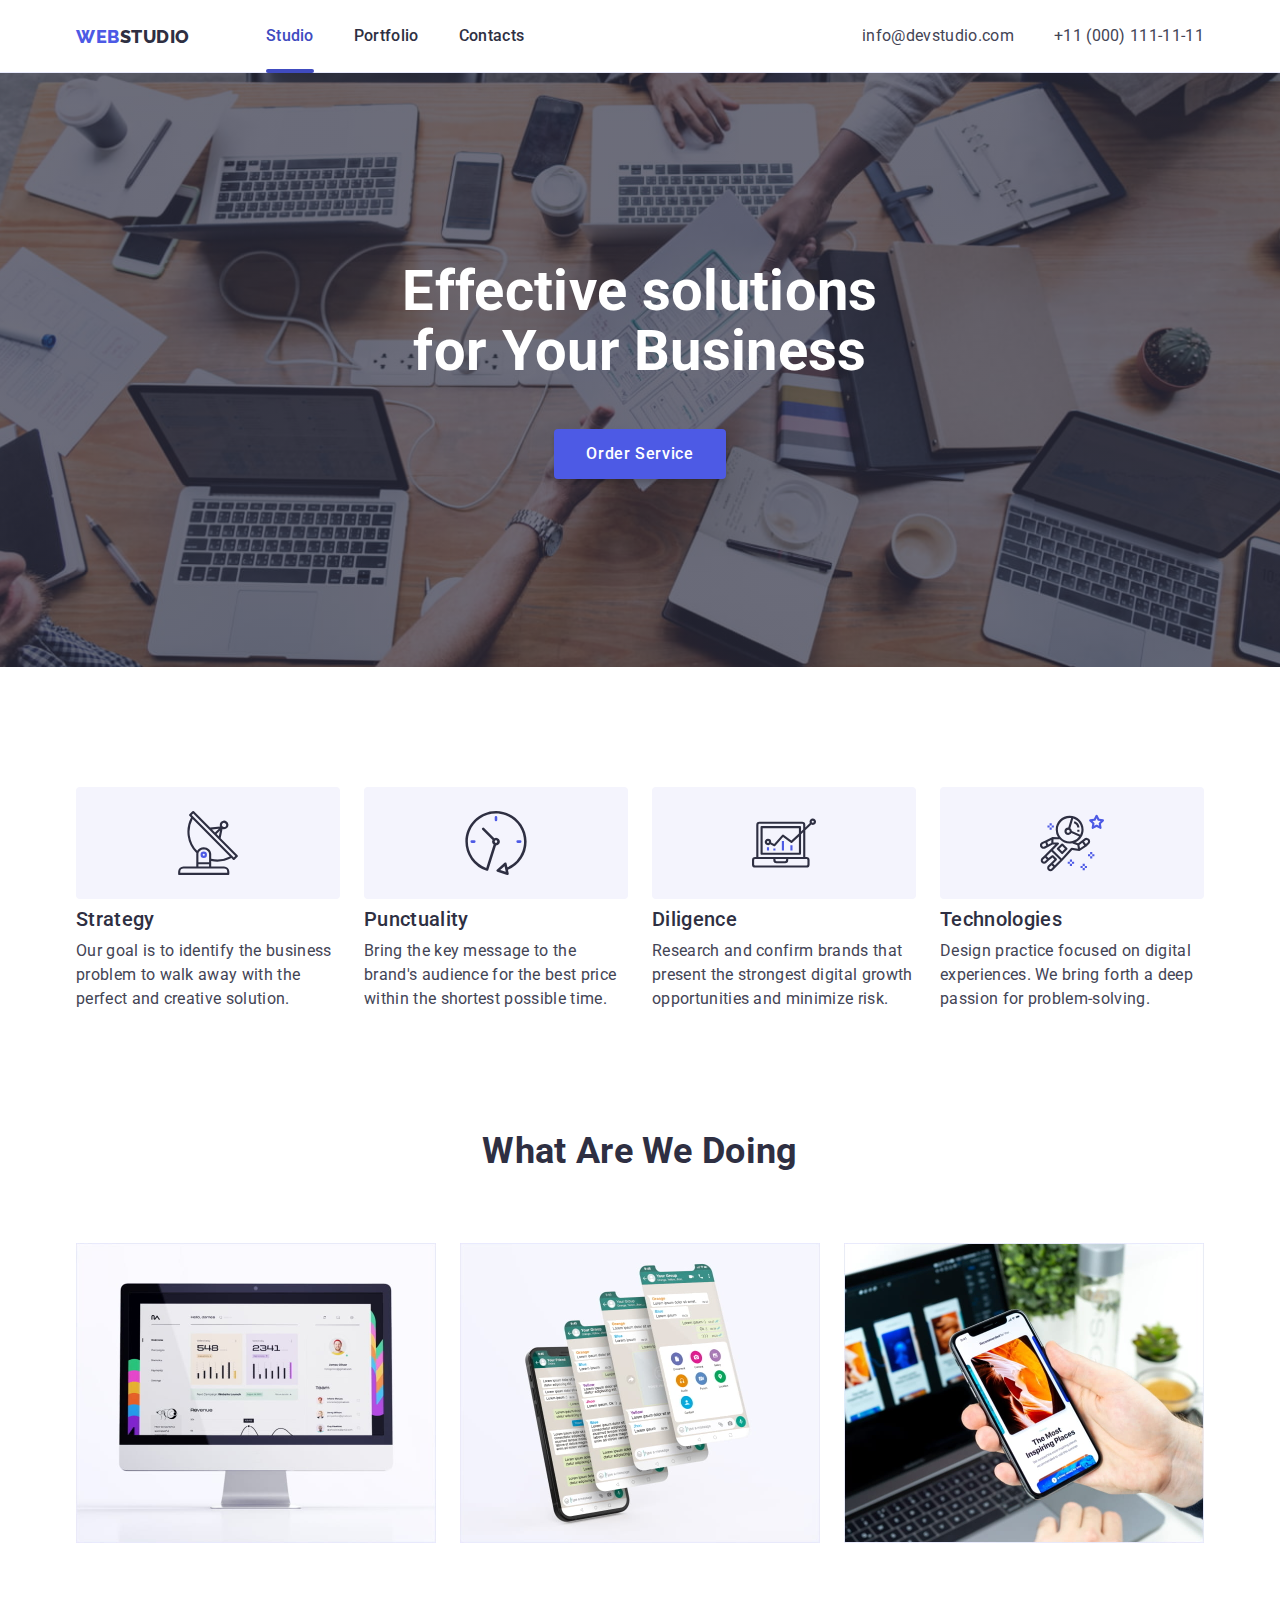
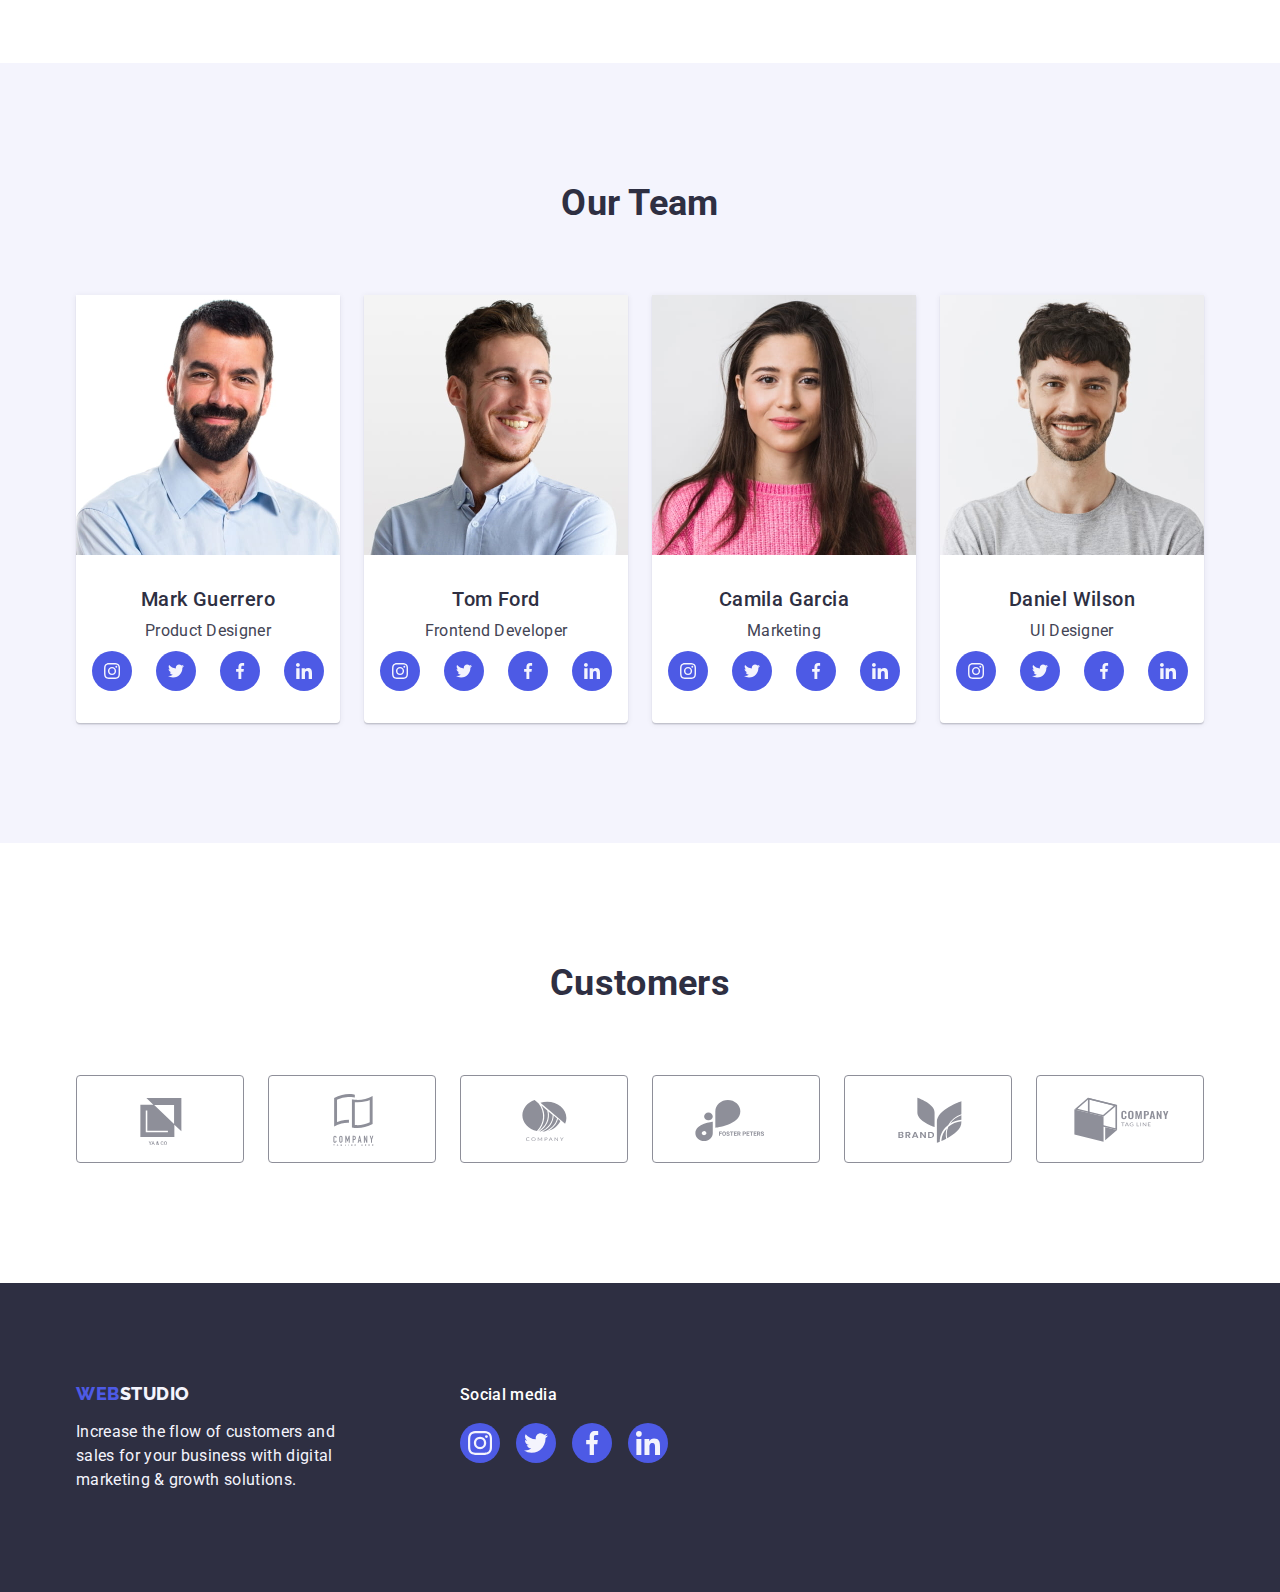
==== index.html @ c5331893 "ver.0.1 add hover to modal close btn" ====
<!DOCTYPE html>
<html lang="en">
  <head>
    <meta charset="UTF-8" />
    <meta name="viewport" content="width=device-width, initial-scale=1.0" />
    <meta name="keywords" content="Web, studio, business" />
    <meta name="description" content="Effective solutions for your busiiness" />
    <title>WEBSTUDIO</title>
    <!--<link rel="shortcut icon" href="./images/icons/logo.svg" type="image/svg+xml" />-->
    <!--Fonts-->
    <link rel="preconnect" href="https://fonts.googleapis.com" />
    <link rel="preconnect" href="https://fonts.gstatic.com" crossorigin />
    <link
      href="https://fonts.googleapis.com/css2?family=Raleway:wght@800&family=Roboto:wght@400;500;700;900&display=swap"
      rel="stylesheet"
    />
    <!-- Normalise -->
    <link
      rel="stylesheet"
      href="https://cdn.jsdelivr.net/npm/modern-normalize@2.0.0/modern-normalize.min.css"
    />
    <!-- Custom styles -->
    <link rel="stylesheet" href="./css/styles.css" />
  </head>
  <body>
    <!--#region Header-->
    <header id="home" class="header">
      <div class="container">
        <nav class="header-menu">
          <!-- Logo -->
          <a href="./index.html" class="logo"
            ><span class="logo-accent">WEB</span>STUDIO</a
          >
          <ul class="header-menu-list">
            <li class="header-menu-item">
              <a href="./index.html" class="header-menu-link current">Studio</a>
            </li>
            <li class="header-menu-item">
              <a href="./portfolio.html" class="header-menu-link">Portfolio</a>
            </li>
            <li class="header-menu-item">
              <a href="#" class="header-menu-link">Contacts</a>
            </li>
          </ul>
        </nav>
        <address class="header-contacts">
          <ul class="header-contacts-list">
            <li class="header-contacts-item">
              <a href="mailto:info@devstudio.com" class="header-contacts-link"
                >info@devstudio.com</a
              >
            </li>
            <li class="header-contacts-item">
              <a href="tel:+110001111111" class="header-contacts-link"
                >+11 (000) 111-11-11</a
              >
            </li>
          </ul>
        </address>
      </div>
    </header>
    <!--#endregion Header-->
    <main>
      <!--#region Hero-->
      <section class="hero">
        <div class="container">
          <h1 class="hero-title">Effective solutions for Your Business</h1>
          <button type="button" class="hero-button" data-modal-open>
            Order Service
          </button>
        </div>
      </section>
      <!--#endregion Hero-->
      <!--#region Advantages-->
      <section class="section-advantages">
        <div class="container">
          <h2 class="visually-hidden">Advantages</h2>
          <ul class="advantages-list wrapper">
            <li class="advantages-item">
              <div class="advantages-picture">
                <svg class="advantages-picture-icon" width="64px" height="64px">
                  <use href="./images/icons.svg#antenna"></use>
                </svg>
              </div>
              <h3 class="advantages-title">Strategy</h3>
              <p class="advantages-paragraph">
                Our goal is to identify the business problem to walk away with
                the perfect and creative solution.
              </p>
            </li>
            <li class="advantages-item">
              <div class="advantages-picture">
                <svg class="advantages-picture-icon" width="64px" height="64px">
                  <use href="./images/icons.svg#clock"></use>
                </svg>
              </div>
              <h3 class="advantages-title">Punctuality</h3>
              <p class="advantages-paragraph">
                Bring the key message to the brand's audience for the best price
                within the shortest possible time.
              </p>
            </li>
            <li class="advantages-item">
              <div class="advantages-picture">
                <svg class="advantages-picture-icon" width="64px" height="64px">
                  <use href="./images/icons.svg#diagram"></use>
                </svg>
              </div>
              <h3 class="advantages-title">Diligence</h3>
              <p class="advantages-paragraph">
                Research and confirm brands that present the strongest digital
                growth opportunities and minimize risk.
              </p>
            </li>
            <li class="advantages-item">
              <div class="advantages-picture">
                <svg class="advantages-picture-icon" width="64px" height="64px">
                  <use href="./images/icons.svg#astronaut"></use>
                </svg>
              </div>
              <h3 class="advantages-title">Technologies</h3>
              <p class="advantages-paragraph">
                Design practice focused on digital experiences. We bring forth a
                deep passion for problem-solving.
              </p>
            </li>
          </ul>
        </div>
      </section>
      <!--#endregion Advantages-->
      <!--#region Services-->
      <section class="section-services">
        <div class="container">
          <h2 class="section-title services-title">What are we doing</h2>
          <ul class="services-list wrapper">
            <li class="services-item">
              <img
                src="./images/section2/img-1.jpg"
                alt="Picture service 1"
                width="360"
                height="300"
              />
            </li>
            <li class="services-item">
              <img
                src="./images/section2/img-2.jpg"
                alt="Picture service 2"
                width="360"
                height="300"
              />
            </li>
            <li class="services-item">
              <img
                src="./images/section2/img-3.jpg"
                alt="Picture service 3"
                width="360"
                height="300"
              />
            </li>
          </ul>
        </div>
      </section>
      <!--#endregion Services-->
      <!--#region Team-->
      <section class="section-team">
        <div class="container">
          <h2 class="section-title team-title">Our team</h2>
          <ul class="team-list wrapper">
            <li class="team-item">
              <img
                src="./images/section3/img-1.jpg"
                alt="Team member portrait"
                width="264"
                height="260"
              />
              <div class="card-title-wrapper">
                <h3 class="card-title team-name-header">Mark Guerrero</h3>
                <p class="card-paragraph team-position-paragraph">
                  Product Designer
                </p>
                <ul class="social-media-list team-card">
                  <li class="social-media-item">
                    <a
                      href="https://www.instagram.com"
                      target="_blank"
                      class="social-media-link"
                    >
                      <svg class="social-media-icon" width="16px" height="16px">
                        <use href="./images/icons.svg#instagram"></use>
                      </svg>
                    </a>
                  </li>
                  <li class="social-media-item">
                    <a
                      href="https://twitter.com"
                      target="_blank"
                      class="social-media-link"
                    >
                      <svg class="social-media-icon" width="16px" height="16px">
                        <use href="./images/icons.svg#twitter"></use>
                      </svg>
                    </a>
                  </li>
                  <li class="social-media-item">
                    <a
                      href="https://www.facebook.com"
                      target="_blank"
                      class="social-media-link"
                    >
                      <svg class="social-media-icon" width="16px" height="16px">
                        <use href="./images/icons.svg#facebook"></use>
                      </svg>
                    </a>
                  </li>
                  <li class="social-media-item">
                    <a
                      href="https://www.linkedin.com"
                      target="_blank"
                      class="social-media-link"
                    >
                      <svg class="social-media-icon" width="16px" height="16px">
                        <use href="./images/icons.svg#linkedin"></use>
                      </svg>
                    </a>
                  </li>
                </ul>
              </div>
            </li>
            <li class="team-item">
              <img
                src="./images/section3/img-2.jpg"
                alt="Team member portrait"
                width="264"
                height="260"
              />
              <div class="card-title-wrapper">
                <h3 class="card-title team-name-header">Tom Ford</h3>
                <p class="card-paragraph team-position-paragraph">
                  Frontend Developer
                </p>
                <ul class="social-media-list team-card">
                  <li class="social-media-item">
                    <a
                      href="https://www.instagram.com"
                      target="_blank"
                      class="social-media-link"
                    >
                      <svg class="social-media-icon" width="16px" height="16px">
                        <use href="./images/icons.svg#instagram"></use>
                      </svg>
                    </a>
                  </li>
                  <li class="social-media-item">
                    <a
                      href="https://twitter.com"
                      target="_blank"
                      class="social-media-link"
                    >
                      <svg class="social-media-icon" width="16px" height="16px">
                        <use href="./images/icons.svg#twitter"></use>
                      </svg>
                    </a>
                  </li>
                  <li class="social-media-item">
                    <a
                      href="https://www.facebook.com"
                      target="_blank"
                      class="social-media-link"
                    >
                      <svg class="social-media-icon" width="16px" height="16px">
                        <use href="./images/icons.svg#facebook"></use>
                      </svg>
                    </a>
                  </li>
                  <li class="social-media-item">
                    <a
                      href="https://www.linkedin.com"
                      target="_blank"
                      class="social-media-link"
                    >
                      <svg class="social-media-icon" width="16px" height="16px">
                        <use href="./images/icons.svg#linkedin"></use>
                      </svg>
                    </a>
                  </li>
                </ul>
              </div>
            </li>
            <li class="team-item">
              <img
                src="./images/section3/img-3.jpg"
                alt="Team member portrait"
                width="264"
                height="260"
              />
              <div class="card-title-wrapper">
                <h3 class="card-title team-name-header">Camila Garcia</h3>
                <p class="card-paragraph team-position-paragraph">Marketing</p>
                <ul class="social-media-list team-card">
                  <li class="social-media-item">
                    <a
                      href="https://www.instagram.com"
                      target="_blank"
                      class="social-media-link"
                    >
                      <svg class="social-media-icon" width="16px" height="16px">
                        <use href="./images/icons.svg#instagram"></use>
                      </svg>
                    </a>
                  </li>
                  <li class="social-media-item">
                    <a
                      href="https://twitter.com"
                      target="_blank"
                      class="social-media-link"
                    >
                      <svg class="social-media-icon" width="16px" height="16px">
                        <use href="./images/icons.svg#twitter"></use>
                      </svg>
                    </a>
                  </li>
                  <li class="social-media-item">
                    <a
                      href="https://www.facebook.com"
                      target="_blank"
                      class="social-media-link"
                    >
                      <svg class="social-media-icon" width="16px" height="16px">
                        <use href="./images/icons.svg#facebook"></use>
                      </svg>
                    </a>
                  </li>
                  <li class="social-media-item">
                    <a
                      href="https://www.linkedin.com"
                      target="_blank"
                      class="social-media-link"
                    >
                      <svg class="social-media-icon" width="16px" height="16px">
                        <use href="./images/icons.svg#linkedin"></use>
                      </svg>
                    </a>
                  </li>
                </ul>
              </div>
            </li>
            <li class="team-item">
              <img
                src="./images/section3/img-4.jpg"
                alt="Team member portrait"
                width="264"
                height="260"
              />
              <div class="card-title-wrapper">
                <h3 class="card-title team-name-header">Daniel Wilson</h3>
                <p class="card-paragraph team-position-paragraph">
                  UI Designer
                </p>
                <ul class="social-media-list team-card">
                  <li class="social-media-item">
                    <a
                      href="https://www.instagram.com"
                      target="_blank"
                      class="social-media-link"
                    >
                      <svg class="social-media-icon" width="16px" height="16px">
                        <use href="./images/icons.svg#instagram"></use>
                      </svg>
                    </a>
                  </li>
                  <li class="social-media-item">
                    <a
                      href="https://twitter.com"
                      target="_blank"
                      class="social-media-link"
                    >
                      <svg class="social-media-icon" width="16px" height="16px">
                        <use href="./images/icons.svg#twitter"></use>
                      </svg>
                    </a>
                  </li>
                  <li class="social-media-item">
                    <a
                      href="https://www.facebook.com"
                      target="_blank"
                      class="social-media-link"
                    >
                      <svg class="social-media-icon" width="16px" height="16px">
                        <use href="./images/icons.svg#facebook"></use>
                      </svg>
                    </a>
                  </li>
                  <li class="social-media-item">
                    <a
                      href="https://www.linkedin.com"
                      target="_blank"
                      class="social-media-link"
                    >
                      <svg class="social-media-icon" width="16px" height="16px">
                        <use href="./images/icons.svg#linkedin"></use>
                      </svg>
                    </a>
                  </li>
                </ul>
              </div>
            </li>
          </ul>
        </div>
      </section>
      <!--#endregion Team-->
      <!--#region Customers-->
      <section class="section-customers">
        <div class="container">
          <h2 class="section-title customers-title">Customers</h2>
          <ul class="customers-list wrapper">
            <li class="customers-item">
              <a href="#" class="customers-link">
                <svg class="customers-icon" width="104px" height="56px">
                  <use href="./images/icons.svg#company-logo-1"></use>
                </svg>
              </a>
            </li>
            <li class="customers-item">
              <a href="#" class="customers-link">
                <svg class="customers-icon" width="104px" height="56px">
                  <use href="./images/icons.svg#company-logo-2"></use>
                </svg>
              </a>
            </li>
            <li class="customers-item">
              <a href="#" class="customers-link">
                <svg class="customers-icon" width="104px" height="56px">
                  <use href="./images/icons.svg#company-logo-3"></use>
                </svg>
              </a>
            </li>
            <li class="customers-item">
              <a href="#" class="customers-link">
                <svg class="customers-icon" width="104px" height="56px">
                  <use href="./images/icons.svg#company-logo-4"></use>
                </svg>
              </a>
            </li>
            <li class="customers-item">
              <a href="#" class="customers-link">
                <svg class="customers-icon" width="104px" height="56px">
                  <use href="./images/icons.svg#company-logo-5"></use>
                </svg>
              </a>
            </li>
            <li class="customers-item">
              <a href="#" class="customers-link">
                <svg class="customers-icon" width="104px" height="56px">
                  <use href="./images/icons.svg#company-logo-6"></use>
                </svg>
              </a>
            </li>
          </ul>
        </div>
      </section>
      <!--#endregion Customers-->
    </main>
    <!--#region Footer-->
    <footer class="footer">
      <div class="container">
        <div class="footer-logo-paragraph">
          <a href="./index.html" class="logo logo-footer"
            ><span class="logo-accent">WEB</span>STUDIO</a
          >
          <p class="footer-paragraph">
            Increase the flow of customers and sales for your business with
            digital marketing & growth solutions.
          </p>
        </div>
        <div class="footer-social-media">
          <p class="social-media-title">Social media</p>
          <ul class="social-media-list">
            <li class="social-media-item">
              <a
                href="https://www.instagram.com"
                target="_blank"
                class="social-media-link"
              >
                <svg class="social-media-icon" width="24px" height="24px">
                  <use href="./images/icons.svg#instagram"></use>
                </svg>
              </a>
            </li>
            <li class="social-media-item">
              <a
                href="https://twitter.com"
                target="_blank"
                class="social-media-link"
              >
                <svg class="social-media-icon" width="24px" height="24px">
                  <use href="./images/icons.svg#twitter"></use>
                </svg>
              </a>
            </li>
            <li class="social-media-item">
              <a
                href="https://www.facebook.com"
                target="_blank"
                class="social-media-link"
              >
                <svg class="social-media-icon" width="24px" height="24px">
                  <use href="./images/icons.svg#facebook"></use>
                </svg>
              </a>
            </li>
            <li class="social-media-item">
              <a
                href="https://www.linkedin.com"
                target="_blank"
                class="social-media-link"
              >
                <svg class="social-media-icon" width="24px" height="24px">
                  <use href="./images/icons.svg#linkedin"></use>
                </svg>
              </a>
            </li>
          </ul>
        </div>
      </div>
    </footer>
    <!--#endregion Footer-->
    <!-- #region Modal-->
    <div class="backdrop is-hidden" data-modal>
      <div class="modal">
        <button class="modal-button" type="button" data-modal-close>
          <svg class="modal-button-icon" width="8px" height="8px">
            <use href="./images/icons.svg#close"></use>
          </svg>
        </button>
      </div>
    </div>
    <script src="./js/modal.js"></script>
    <!--#endregion Modal-->
  </body>
</html>
---- css/styles.css ----
/* @font-face {
    font-family: "Roboto", sans-serif;
    font-weight: 400;
    font-display: swap;
    src: url();
} */



:root {
    /* Colors */
    --navy_blue: 46, 47, 66;
    --slate: 67, 68, 85;
    --white: 255, 255, 255;
    --iris: 77, 90, 229;
    --cloud: 244, 244, 253;
    --ocean: 64, 75, 191;
    --cornflower: 231, 233, 252;
    --grey: 46, 47, 66;
    --light_slate: 142, 143, 153;
    --green: 49, 208, 170;

    /* Card grid */
    --gap-col: 24px;
    --gap-row: 48px;
    --card-amount: 3;

    /* Transition */
    --trans: 250ms cubic-bezier(0.4, 0, 0.2, 1);
}

/* #region Base styles */
body {
    font-family: "Roboto", sans-serif;
    font-weight: 400;
    font-size: 16px;
    line-height: 1.5;
    letter-spacing: 0.02em;
    color: rgba(var(--navy_blue), 1);
}

h1,
h2,
h3,
h4,
h5,
h6,
p {
    margin: 0;
}

img {
    display: block;
}

a {
    text-decoration: none;
}

ul,
ol {
    list-style-type: none;
    margin: 0;
    padding: 0;
}

address {
    font-style: normal;
}

button {
    font-family: inherit;
    cursor: pointer;
    border: 0;
    padding: 12px 24px;
    min-width: 24px;
    min-height: 24px;
    border-radius: 4px;
}

.container {
    width: 1158px;
    padding: 0 15px;
    margin: 0 auto;

    /* outline: 2px solid red;
    outline-offset: -2px; */
}

.wrapper {
    display: flex;
    justify-content: space-between;
}

/* #endregion */

.visually-hidden {
    position: absolute;
    width: 1px;
    height: 1px;
    margin: -1px;
    border: 0;
    padding: 0;

    white-space: nowrap;
    clip-path: inset(100%);
    clip: rect(0 0 0 0);
    overflow: hidden;
}

/* #region Header */
/* Logo */
.logo {
    display: block;
    padding: 24px 0;
    font-family: "Raleway", sans-serif;
    font-weight: 800;
    font-size: 18px;
    line-height: 1.16667;
    letter-spacing: 0.03em;
    text-transform: uppercase;
    color: rgba(var(--navy_blue), 1);
}

.logo-accent {
    color: rgba(var(--iris), 1);
}

/* Menu */
.header {
    border-bottom: 1px solid rgba(var(--cornflower), 1);
    box-shadow: 0 1px 6px 0 rgba(46, 47, 66, 0.08), 0 1px 1px 0 rgba(46, 47, 66, 0.16), 0 2px 1px 0 rgba(46, 47, 66, 0.08);
    background: rgba(var(--white), 1);
}

.header .container {
    display: flex;
    align-items: center;
}

.header-menu {
    display: flex;
    flex-grow: 1;
    align-items: center;
}

.header-menu-list {
    display: flex;
    margin-left: 76px;
    gap: 40px;
}

.header-menu-item {
    
}

.header-menu-link {
    position: relative;
    display: block;
    padding: 24px 0;
    font-weight: 500;
    color:rgba(var(--navy_blue), 1);
    transition: var(--trans);
    transition-property: color;
}

.header-menu-link:hover,
.header-menu-link:focus {
    color: rgba(var(--ocean), 1);
}

.header-menu-link.current {
    color: rgba(var(--ocean), 1);
}

.header-menu-link.current::after {
    content: "";
    position: absolute;
    bottom: -1px;
    left: 0;
    display: block;
    width: 100%;
    height: 4px;
    border-radius: 2px;
    background-color: rgba(var(--ocean), 1);
}

.header-contacts-list {
    display: flex;
    gap: 40px;
}

.header-contacts-link {
    display: block;
    padding: 24px 0;
    color: rgba(var(--slate), 1);
    transition: var(--trans);
    transition-property: color;
}

.header-contacts-link:hover,
.header-contacts-link:focus {
    color:rgba(var(--ocean), 1);
}
/* #endregion */

/* Main */
/* #region Hero */
.hero {
    max-width: 1440px;
    margin: 0 auto;
    padding: 188px 0;
    background: rgba(var(--navy_blue), 1);
    background-image: linear-gradient(rgb(var(--grey), 0.7), rgb(var(--grey), 0.7)), 
        url("../images/hero/people-office.jpg");
    background-position: center;
    background-repeat: no-repeat;
    background-size: cover;
}

.hero-title {
    max-width: 496px;
    margin: 0 auto;
    margin-bottom: 48px;
    font-weight: 700;
    font-size: 56px;
    line-height: 1.07143;
    text-align: center;
    color: rgba(var(--white), 1);
}

.hero-button {
    display: block;
    margin: 0 auto;
    padding: 16px 32px;
    background-color: rgba(var(--iris), 1);
    color: rgba(var(--white), 1);
    font-weight: 500;
    letter-spacing: 0.04em;
    box-shadow: 0 4px 4px 0 rgba(0, 0, 0, 0.15);
    transition: var(--trans);
    transition-property: background-color;
}

.hero-button:hover,
.hero-button:focus {
    background-color: rgba(var(--ocean), 1);
}
/* #endregion */

.section-title {
    font-weight: 700;
    font-size: 36px;
    line-height: 1.11111;
    text-align: center;
    text-transform: capitalize;
    margin-bottom: 72px;
}

.card-title {
    font-weight: 500;
    font-size: 20px;
    line-height: 1.2;
    letter-spacing: 0.02em;
    color: rgba(var(--navy_blue), 1);
    margin-bottom: 8px;
}

.card-paragraph {
    color: rgba(var(--slate), 1)
}

/* #region Section 1 - Advanteges */
.section-advantages {
    padding: 120px 0;
}
.advantages-title {
    margin-bottom: 8px;
    font-weight: 500;
    font-size: 20px;
    line-height: 1.2;
}

.advantages-item {
    width: 264px;
}

.advantages-picture {
    display: flex;
    align-items: center;
    justify-content: center;
    width: 100%;
    height: 112px;
    background-color: rgba(var(--cloud), 1);
    border-radius: 4px;
    margin-bottom: 8px;
}

.advantages-paragraph {
    color: rgba(var(--slate), 1);
}
/* #endregion */

/* #region Section 2 - What are we doing */
.section-services {
    padding-bottom: 120px;
}
/* #endregion */

/* #region Section 3 - Our team */
.section-team {
    background: rgba(var(--cloud), 1);
    padding: 120px 0;
}
.team-item {
    background: rgba(var(--white), 1);
    box-shadow: 0 2px 1px 0 rgba(46, 47, 66, 0.08), 0 1px 1px 0 rgba(46, 47, 66, 0.16), 0 1px 6px 0 rgba(46, 47, 66, 0.08);
    border-radius: 0 0 4px 4px;
}

/*.team-item:hover .social-media-link,
.team-item:focus .social-media-link {
    background-color: rgba(var(--ocean), 1);
}*/
.team-item .social-media-link:hover,
.team-item .social-media-link:focus {
    background-color: rgba(var(--ocean), 1);
}

.team-name-header {
    text-align: center;
}

.team-position-paragraph{
    text-align: center;
    margin-bottom: 8px;
}

.card-title-wrapper {
    padding: 32px 16px;
}
/* #endregion */

/* #region Section 4 - Customers */
.section-customers {
    padding: 120px 0;
}
.customers-link {
    display: flex;
    align-items: center;
    justify-content: center;
    border: 1px solid rgba(var(--light_slate), 1);
    border-radius: 4px;
    width: 168px;
    height: 88px;
    color: rgba(var(--light_slate), 1);
    transition: var(--trans);
    transition-property: color, border-color;
}

.customers-icon {
    fill: currentColor;
}

.customers-link:hover,
.customers-link:focus {
    color: rgba(var(--ocean), 1);
    border-color: rgba(var(--ocean), 1);
}

/* .customers-icon {
    fill: rgba(var(--light_slate), 1);
} */
/* #endregion */

/* #region Footer */
.footer {
    background: rgba(var(--navy_blue), 1);
    padding: 100px 0;
}

.footer .container {
    display: flex;
}

.footer-logo-paragraph {
    margin-right: 120px;
}

.logo-footer {
    display: inline-block;
    color: rgba(var(--cloud), 1);
    padding: 0;
    margin-bottom: 16px;
}

.footer-paragraph {
    width: 264px;
    color: rgba(var(--cloud), 1);
}

.footer-social-media .social-media-link:hover,
.footer-social-media .social-media-link:focus {
    background-color: rgba(var(--green), 1);
}
/* #endregion */

/* #region Social Media*/
.social-media-title {
    font-weight: 500;
    color: rgba(var(--white), 1);
    margin-bottom: 16px;
}

.social-media-list {
    display: flex;
    gap: 16px;
}

.social-media-list.team-card {
    justify-content: space-between;
}

.social-media-item {
    width: 40px;
    height: 40px;
}

.social-media-link {
    display: flex;
    align-items: center;
    justify-content: center;
    width: 100%;
    height: 100%;
    background-color: rgba(var(--iris), 1);
    border-radius: 50%;
    transition: var(--trans);
    transition-property: background-color;
}

.social-media-icon {
    fill: rgba(var(--cloud), 1);
}

/* #endregion */

/* #region Portfolio */
.portfolio {
    padding-top: 96px;
    padding-bottom: 120px;
}

.portfolio-buttons-list {
    display: flex;
    justify-content: center;
    gap: 24px;
    margin-bottom: 72px;
}

.portfolio-filter-button {
    background: rgba(var(--cloud), 1);
    font-weight: 500;
    letter-spacing: 0.04em;
    color: rgba(var(--iris), 1);
    transition: var(--trans);
    transition-property: color, background-color, box-shadow;
}

.portfolio-filter-button:hover,
.portfolio-filter-button:focus {
    background-color: rgba(var(--ocean), 1);
    box-shadow: 0 2px 2px 0 rgba(0, 0, 0, 0.12), 0 2px 1px 0 rgba(0, 0, 0, 0.08), 0 3px 1px 0 rgba(0, 0, 0, 0.1);
    color: rgba(var(--white), 1);

}

.portfolio-projects-list {
    display: flex;
    flex-wrap: wrap;
    column-gap: var(--gap-col);
    row-gap: var(--gap-row);
}

.portfolio-projects-item {
    width: calc((100% - var(--gap-col) * (var(--card-amount)) - 1) / var(--card-amount));
    transition: var(--trans);
    transition-property: box-shadow;
}

.portfolio-image-wrapper {
    position: relative;
    overflow: hidden;
}

.overlay {
    position: absolute;
    top: 0;
    left: 0;
    width: 100%;
    height: 100%;
    padding: 40px 32px;
    background-color: rgba(var(--iris), 1);
    color: rgba(var(--cloud), 1);
    transform: translateY(100%);
    transition: var(--trans);
    transition-property: transform;
}

.portfolio-projects-item:hover {
    box-shadow: 0 2px 1px 0 rgba(46, 47, 66, 0.08), 0 1px 1px 0 rgba(46, 47, 66, 0.16), 0 1px 6px 0 rgba(46, 47, 66, 0.08);
}

.portfolio-projects-item:hover .overlay {
    transform: translateY(0);
}

.portfolio-title-wrapper {
    border: 1px solid rgba(var(--cornflower), 1);
    border-top: none;
}
/* #endregion */

/* #region Modal */
.backdrop {
    position: fixed;
    inset: 0;
    background-color: rgba(var(--navy_blue), 0.4);
    transition: var(--trans);
    transition-property: opacity, visibility;
}

.backdrop.is-hidden {
    opacity: 0;
    visibility: hidden;
    pointer-events: none;
}

.backdrop.is-hidden .modal {
    transform: translateX(-50%) translateY(-50%) scale(0.1);
    opacity: 0;
}

.modal {
    position: absolute;
    top: 50%;
    left: 50%;
    transform: translateX(-50%) translateY(-50%);
    width: 408px;
    min-height: 584px;
    border-radius: 4px;
    background-color: rgba(var(--white), 1);
    transition: var(--trans);
    transition-property: transform, opacity;
}

.modal-button {
    position: absolute;
    top: 24px;
    right: 24px;
    display: flex;
    align-items: center;
    justify-content: center;
    width: 24px;
    height: 24px;
    padding: 0;
    color: rgba(var(--navy_blue), 1);
    background-color: rgba(var(--cornflower), 1);
    border: 1px solid rgba(0, 0, 0, 0.1);
    border-radius: 50%;
    transition: var(--trans);
    transition-property: background-color, border, color;
}

.modal-button-icon {
    fill: currentColor
}

.modal-button:hover,
.modal-button:focus {
    background-color: rgba(var(--ocean), 1);
    border: 0;
    color: rgba(var(--white), 1);
}
/* #endregion */
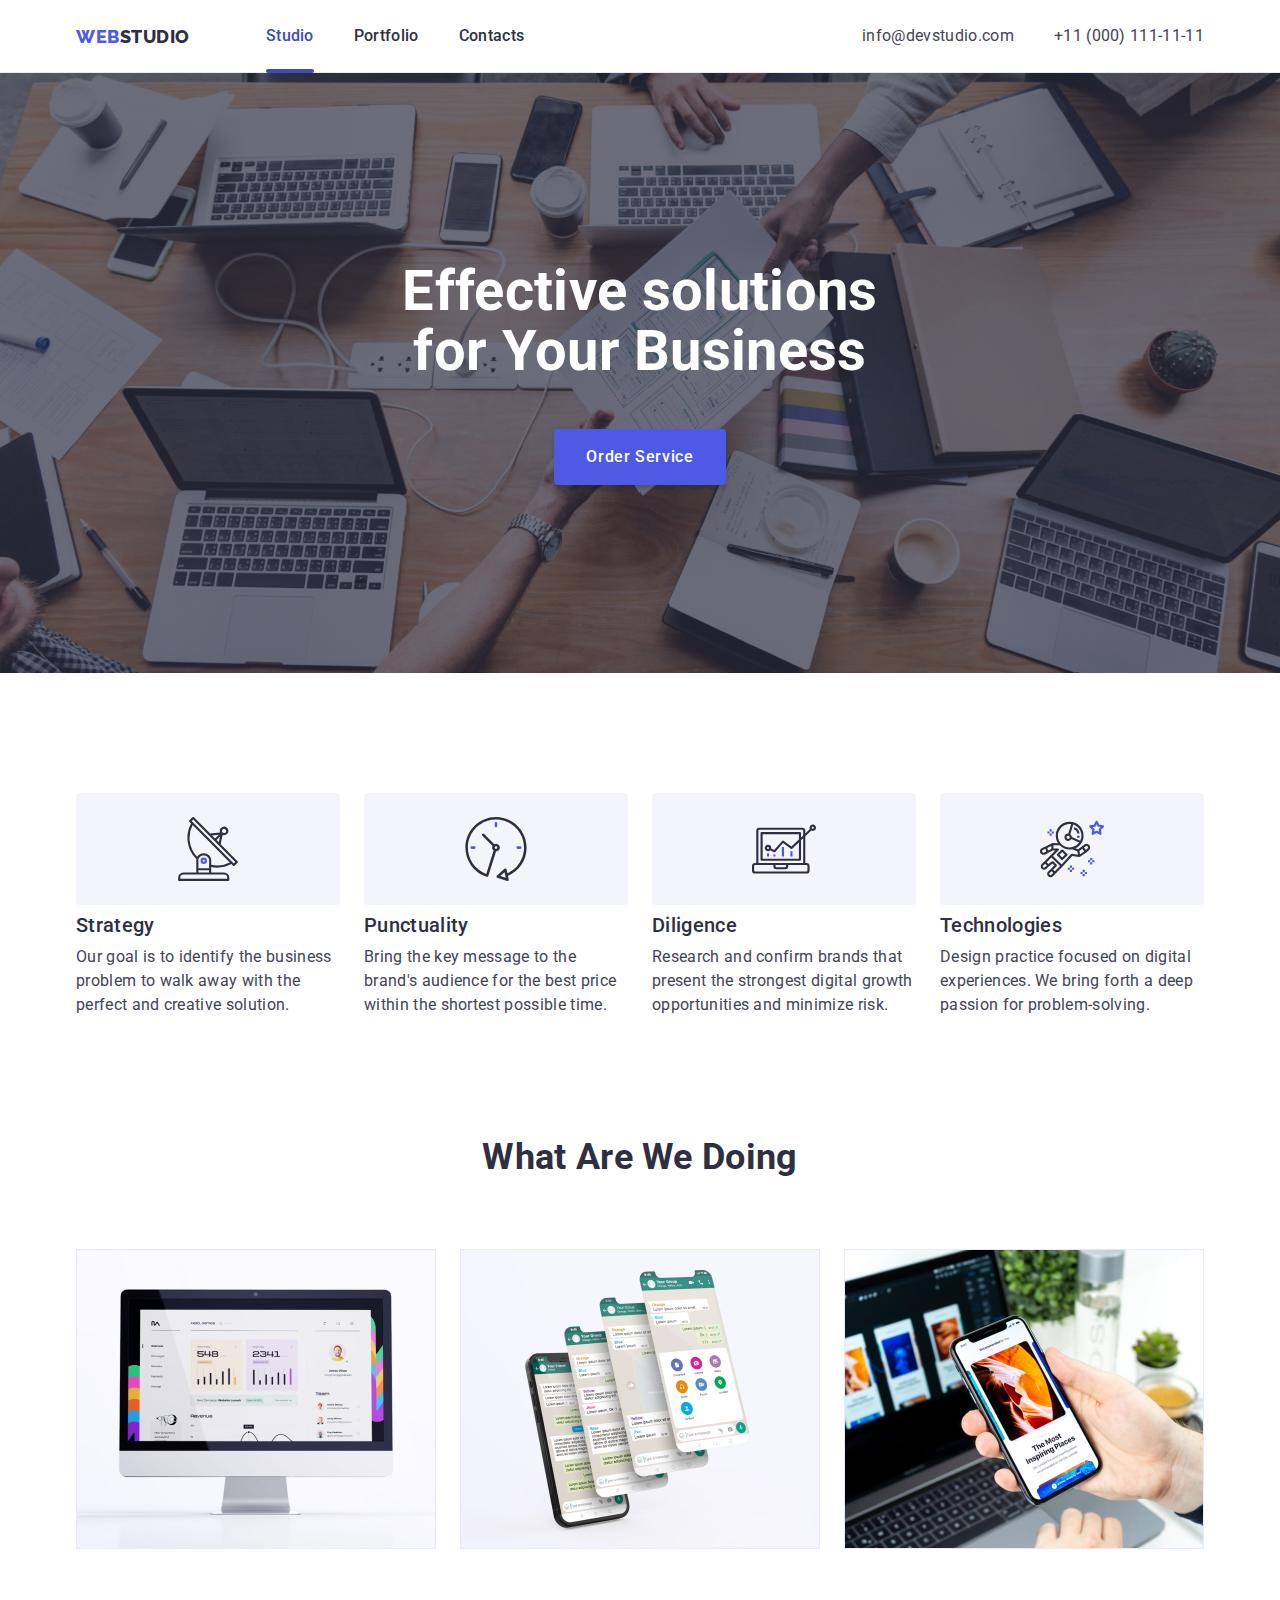
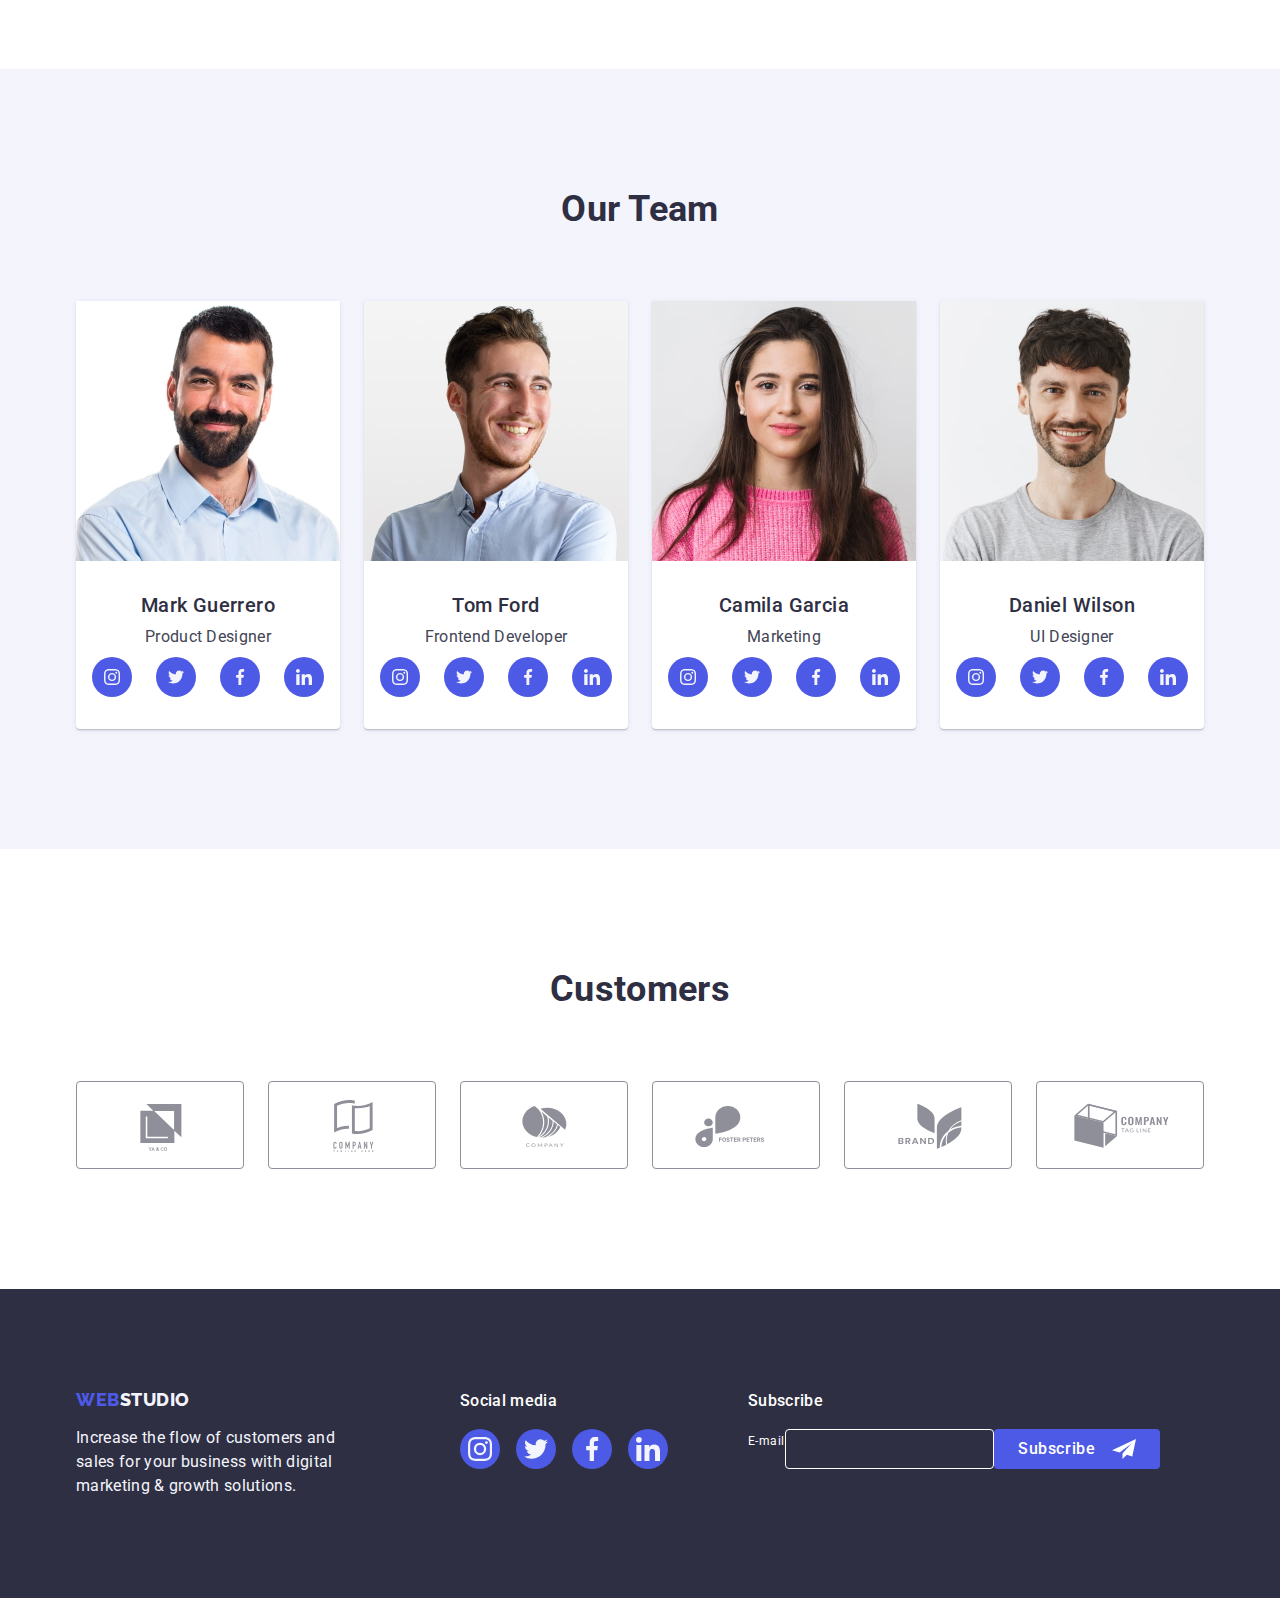
==== commit a8ad5d71: "ver.0.2" ====
--- a/index.html
+++ b/index.html
@@ -65,7 +65,7 @@
       <section class="hero">
         <div class="container">
           <h1 class="hero-title">Effective solutions for Your Business</h1>
-          <button type="button" class="hero-button" data-modal-open>
+          <button type="button" class="hero-button main-button" data-modal-open>
             Order Service
           </button>
         </div>
@@ -473,7 +473,7 @@
           </p>
         </div>
         <div class="footer-social-media">
-          <p class="social-media-title">Social media</p>
+          <p class="footer-title">Social media</p>
           <ul class="social-media-list">
             <li class="social-media-item">
               <a
@@ -520,6 +520,24 @@
               </a>
             </li>
           </ul>
+        </div>
+        <div class="footer-subscribe">
+          <p class="footer-title">Subscribe</p>
+          <div class="footer-email-field">
+            <label for="email" class="footer-email-label">E-mail</label>
+            <input
+              type="email"
+              name="email"
+              id="email"
+              class="footer-email-input"
+            />
+            <button type="button" class="subscribe-button main-button">
+              Subscribe
+              <svg class="subscribe-button-icon" width="24px" height="24px">
+                <use href="./images/icons.svg#telegram"></use>
+              </svg>
+            </button>
+          </div>
         </div>
       </div>
     </footer>
--- a/css/styles.css
+++ b/css/styles.css
@@ -78,6 +78,32 @@
     border-radius: 4px;
 }
 
+label {
+    font-size: 12px;
+}
+
+input {
+    background-color: transparent;
+    border: 1px solid rgb(var(--grey), 0.4);
+    border-radius: 4px;
+    height: 40px;
+}
+
+.main-button {
+    background-color: rgba(var(--iris), 1);
+    color: rgba(var(--white), 1);
+    font-weight: 500;
+    letter-spacing: 0.04em;
+    line-height: 1.5;
+    transition: var(--trans);
+    transition-property: background-color;
+}
+
+.main-button:hover,
+.main-button:focus {
+    background-color: rgba(var(--ocean), 1);
+}
+
 .container {
     width: 1158px;
     padding: 0 15px;
@@ -126,6 +152,7 @@
     color: rgba(var(--iris), 1);
 }
 
+
 /* Menu */
 .header {
     border-bottom: 1px solid rgba(var(--cornflower), 1);
@@ -233,18 +260,12 @@
     display: block;
     margin: 0 auto;
     padding: 16px 32px;
-    background-color: rgba(var(--iris), 1);
-    color: rgba(var(--white), 1);
-    font-weight: 500;
-    letter-spacing: 0.04em;
     box-shadow: 0 4px 4px 0 rgba(0, 0, 0, 0.15);
-    transition: var(--trans);
-    transition-property: background-color;
 }
 
 .hero-button:hover,
 .hero-button:focus {
-    background-color: rgba(var(--ocean), 1);
+    
 }
 /* #endregion */
 
@@ -394,24 +415,27 @@
     margin-bottom: 16px;
 }
 
+.footer-title {
+    font-weight: 500;
+    color: rgba(var(--white), 1);
+    margin-bottom: 16px;
+}
+
 .footer-paragraph {
     width: 264px;
     color: rgba(var(--cloud), 1);
 }
 
+.footer-social-media {
+    margin-right: 80px;
+}
+
 .footer-social-media .social-media-link:hover,
 .footer-social-media .social-media-link:focus {
     background-color: rgba(var(--green), 1);
 }
-/* #endregion */
 
 /* #region Social Media*/
-.social-media-title {
-    font-weight: 500;
-    color: rgba(var(--white), 1);
-    margin-bottom: 16px;
-}
-
 .social-media-list {
     display: flex;
     gap: 16px;
@@ -441,6 +465,40 @@
 .social-media-icon {
     fill: rgba(var(--cloud), 1);
 }
+/* #endregion */
+
+/* #region Subscribe*/
+.footer-email-field {
+    display: flex;
+
+}
+.footer-email-label {
+    color: rgba(var(--white), 1);
+    line-height: 2;
+    letter-spacing: 0.04em;
+}
+
+.footer-email-input {
+    border-color: rgba(var(--white), 1);
+}
+
+.subscribe-button {
+    display: flex;
+    align-items: center;
+    justify-content: center;
+    gap: 16px;
+    padding: 8px 24px;
+}
+
+.subscribe-button-icon {
+    fill: currentColor;
+}
+
+.subscribe-button:hover,
+.subscribe-button:focus {
+    
+}
+/* #endregion */
 
 /* #endregion */
 
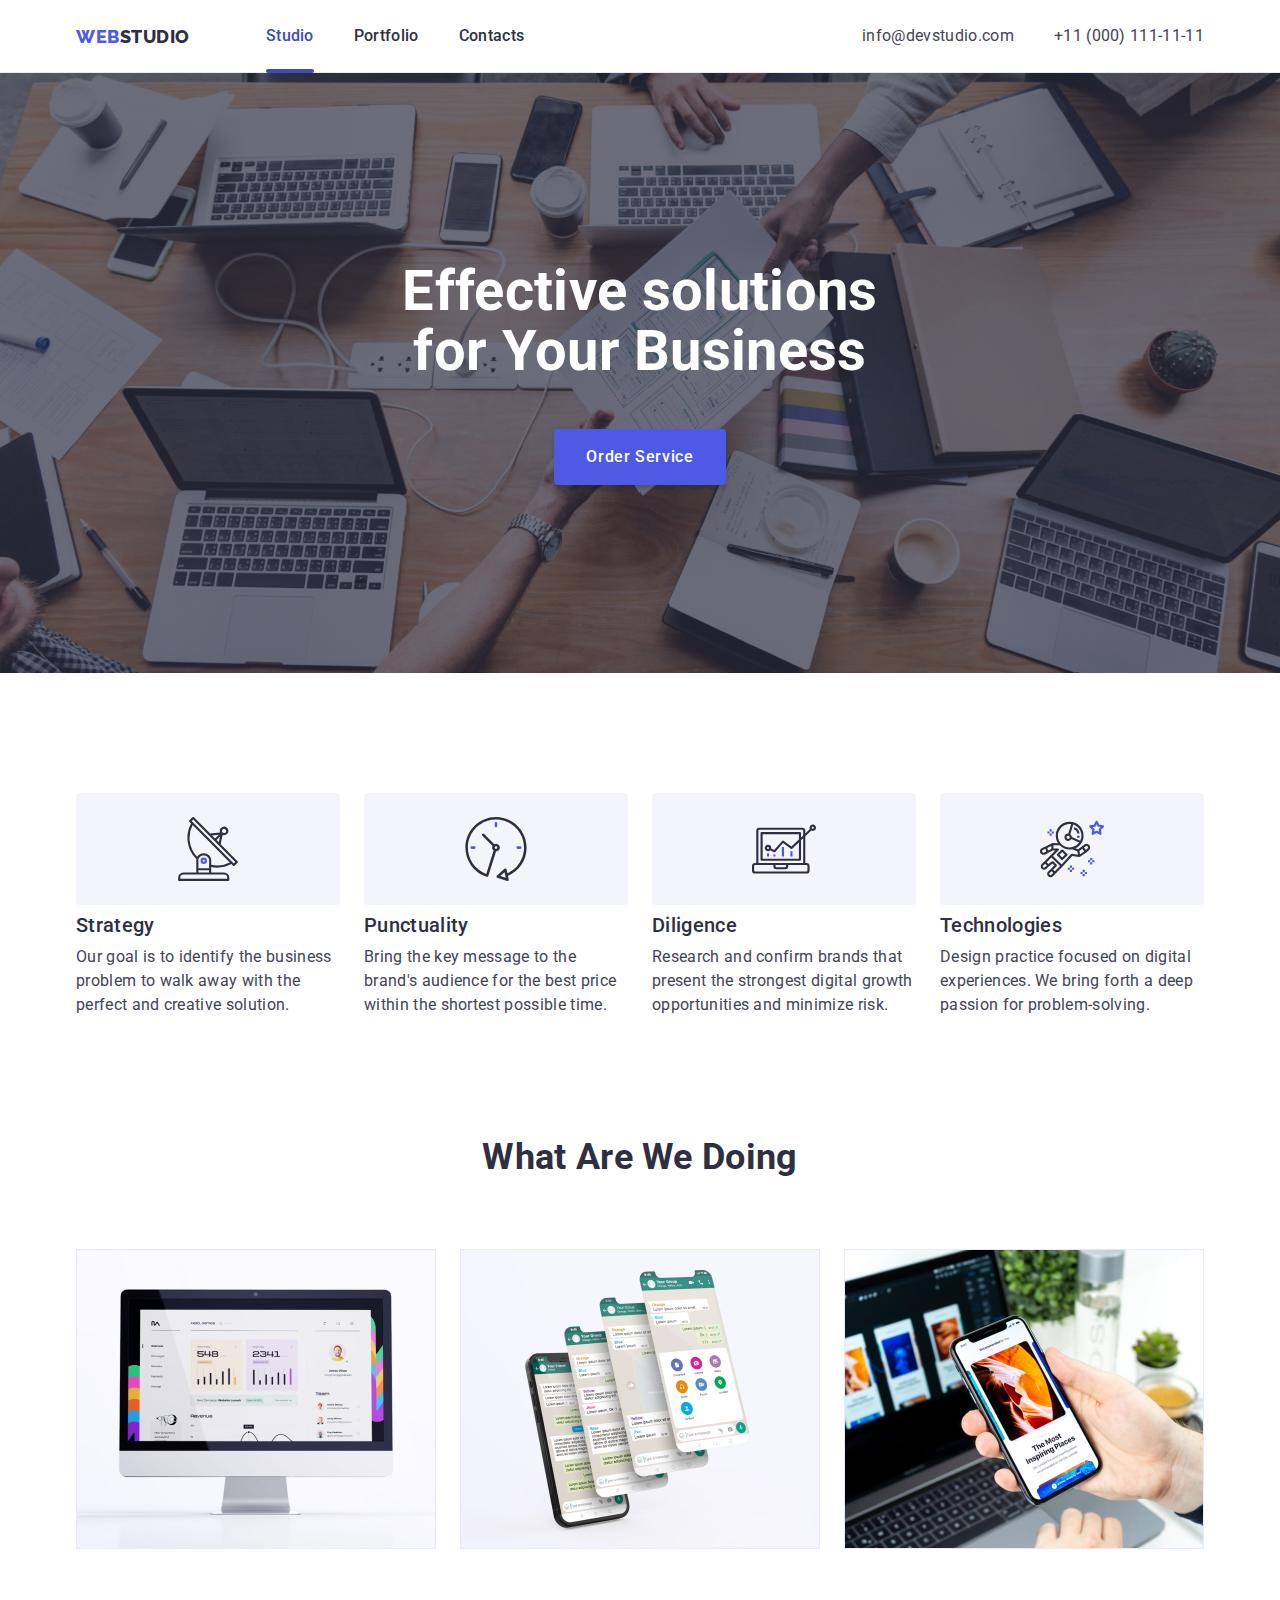
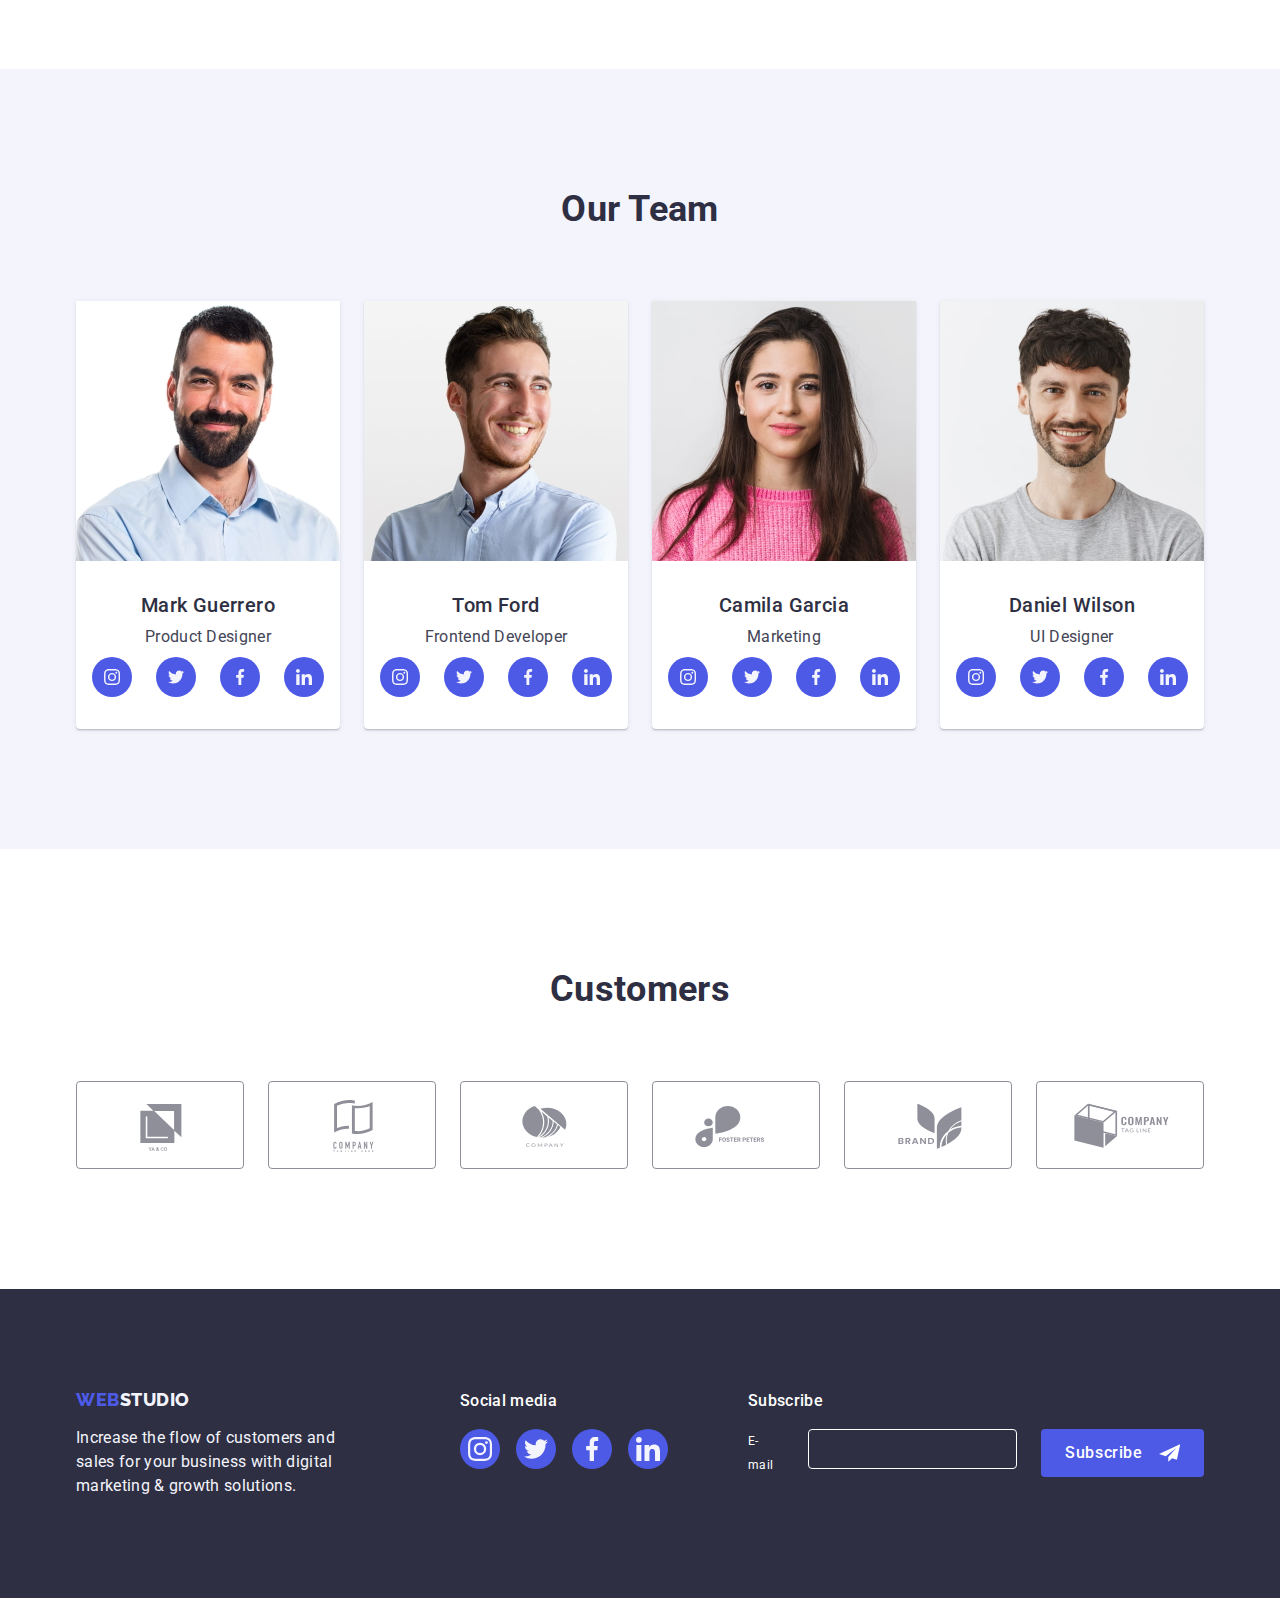
==== commit 2d4c9821: "ver.0.3" ====
--- a/index.html
+++ b/index.html
@@ -524,11 +524,11 @@
         <div class="footer-subscribe">
           <p class="footer-title">Subscribe</p>
           <div class="footer-email-field">
-            <label for="email" class="footer-email-label">E-mail</label>
+            <label for="footer_email" class="footer-email-label">E-mail</label>
             <input
               type="email"
-              name="email"
-              id="email"
+              name="footer_email"
+              id="footer_email"
               class="footer-email-input"
             />
             <button type="button" class="subscribe-button main-button">
@@ -545,11 +545,101 @@
     <!-- #region Modal-->
     <div class="backdrop is-hidden" data-modal>
       <div class="modal">
-        <button class="modal-button" type="button" data-modal-close>
-          <svg class="modal-button-icon" width="8px" height="8px">
+        <button class="modal-close-button" type="button" data-modal-close>
+          <svg class="modal-close-button-icon" width="8px" height="8px">
             <use href="./images/icons.svg#close"></use>
           </svg>
         </button>
+        <form name="order_service" autocomplete="on" method="post">
+          <p class="modal-title">
+            Leave your contacts and we will call you back
+          </p>
+
+          <div class="modal-fields">
+            <div class="modal-name-field modal-field">
+              <label for="modal-name" class="modal-name-label modal-label"
+                >Name</label
+              >
+              <div class="modal-name-input-field">
+                <input
+                  type="text"
+                  name="modal_name"
+                  id="modal_name"
+                  class="modal-name-input field-input"
+                />
+                <svg class="name-input-icon" width="18" height="18">
+                  <use href="./images/icons.svg#person"></use>
+                </svg>
+              </div>
+            </div>
+            <div class="modal-phone-field modal-field">
+              <label for="modal-phone" class="modal-phone-label modal-label"
+                >Phone</label
+              >
+              <div class="modal-phone-input-field">
+                <input
+                  type="tel"
+                  name="modal_phone"
+                  id="modal_phone"
+                  class="modal-phone-input field-input"
+                />
+                <svg class="phone-input-icon" width="18" height="18">
+                  <use href="./images/icons.svg#phone"></use>
+                </svg>
+              </div>
+            </div>
+            <div class="modal-email-field modal-field">
+              <label for="modal-email" class="modal-email-label modal-label"
+                >Email</label
+              >
+              <div class="modal-email-input-field">
+                <input
+                  type="email"
+                  name="modal_email"
+                  id="modal_email"
+                  class="modal-email-input field-input"
+                />
+                <svg class="email-input-icon" width="18" height="18">
+                  <use href="./images/icons.svg#email"></use>
+                </svg>
+              </div>
+            </div>
+            <div class="modal-phone-field modal-field">
+              <label for="modal-comment" class="modal-comment-label modal-label"
+                >Comment</label
+              >
+              <textarea
+                placeholder="Text input"
+                name="modal_comment"
+                id="modal_comment"
+                class="modal-comment-input"
+              ></textarea>
+            </div>
+          </div>
+
+          <div class="pp-check">
+            <input type="checkbox" name="pp_checkbox" id="pp_checkbox" />
+            <label for="pp_checkbox" class="modal-pp-label modal-label">
+              <span class="pp-checkbox">
+                <svg class="pp-checkbox-icon" width="10" height="10">
+                  <use href="./images/icons.svg#check"></use>
+                </svg>
+              </span>
+              <span class="modal-label-text"
+                >I accept the terms and conditions of the
+                <a
+                  href="#"
+                  target="_blank"
+                  class="modal-label-text modal-pp-link"
+                  >Privacy Policy</a
+                >
+              </span>
+            </label>
+          </div>
+          <button type="submit" class="modal-send-button main-button">
+            Send
+          </button>
+        </form>
       </div>
     </div>
     <script src="./js/modal.js"></script>
--- a/css/styles.css
+++ b/css/styles.css
@@ -83,14 +83,24 @@
 }
 
 input {
+    display: block;
     background-color: transparent;
     border: 1px solid rgb(var(--grey), 0.4);
     border-radius: 4px;
     height: 40px;
 }
 
+textarea {
+    display: block;
+    border: 1px solid rgb(var(--grey), 0.4);
+    border-radius: 4px;
+    height: 120px;
+    resize: none;
+}
+
 .main-button {
     background-color: rgba(var(--iris), 1);
+    box-shadow: 0 4px 4px 0 rgba(0, 0, 0, 0.15);
     color: rgba(var(--white), 1);
     font-weight: 500;
     letter-spacing: 0.04em;
@@ -260,7 +270,6 @@
     display: block;
     margin: 0 auto;
     padding: 16px 32px;
-    box-shadow: 0 4px 4px 0 rgba(0, 0, 0, 0.15);
 }
 
 .hero-button:hover,
@@ -470,7 +479,7 @@
 /* #region Subscribe*/
 .footer-email-field {
     display: flex;
-
+    gap: 24px;
 }
 .footer-email-label {
     color: rgba(var(--white), 1);
@@ -488,6 +497,7 @@
     justify-content: center;
     gap: 16px;
     padding: 8px 24px;
+    box-shadow: none;
 }
 
 .subscribe-button-icon {
@@ -607,11 +617,18 @@
     min-height: 584px;
     border-radius: 4px;
     background-color: rgba(var(--white), 1);
+    padding: 72px 24px 24px 24px;
     transition: var(--trans);
     transition-property: transform, opacity;
 }
 
-.modal-button {
+.modal-title {
+    font-weight: 500;
+    text-align: center;
+    margin-bottom: 16px;
+}
+
+.modal-close-button {
     position: absolute;
     top: 24px;
     right: 24px;
@@ -629,14 +646,66 @@
     transition-property: background-color, border, color;
 }
 
-.modal-button-icon {
+.modal-close-button-icon {
     fill: currentColor
 }
 
-.modal-button:hover,
-.modal-button:focus {
+.modal-close-button:hover,
+.modal-close-button:focus {
     background-color: rgba(var(--ocean), 1);
     border: 0;
     color: rgba(var(--white), 1);
 }
-/* #endregion */
+
+.modal-fields {
+    margin-bottom: 16px;
+}
+
+.modal-field {
+    margin-bottom: 8px;
+}
+
+.field-input {
+    width: 100%;
+}
+
+.modal-label {
+    color: rgba(var(--light_slate), 1);
+    line-height: 1.16667;
+    letter-spacing: 0.04em;
+}
+
+.field-input {
+
+}
+
+.modal-comment-input {
+    padding: 8px 16px;
+    width: 100%;
+}
+
+.modal-comment-input::placeholder {
+    color: rgb(var(--grey), 0.4);
+    font-size: 12px;
+    line-height: 1.16667;
+    letter-spacing: 0.04em;
+}
+
+.modal-send-button {
+    display: block;
+    margin: auto;
+    padding: 16px 32px;
+    width: 169px;
+}
+
+.modal-pp-label {
+    display: flex;
+    align-items: center;
+    margin-bottom: 24px;
+}
+
+.modal-pp-link {
+    color: rgba(var(--iris), 1);
+    text-decoration: underline;
+}
+/* #endregion */
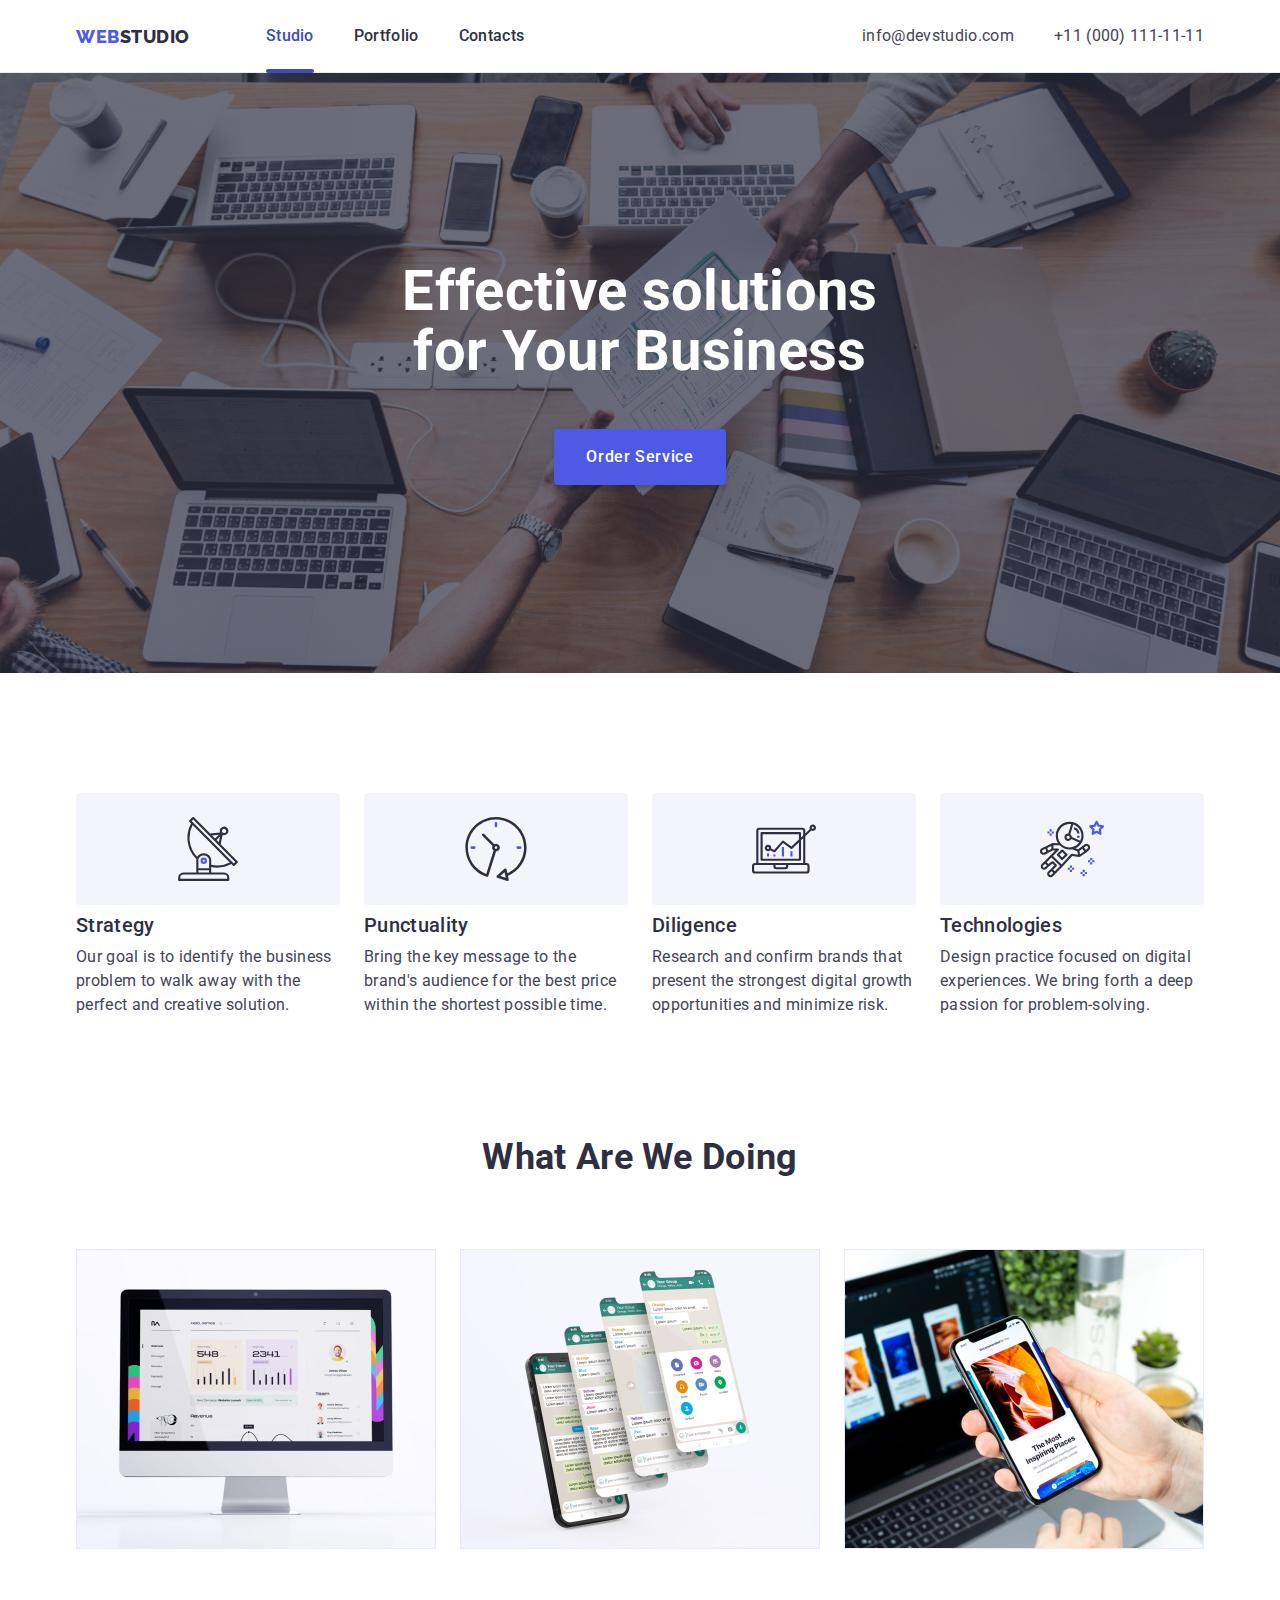
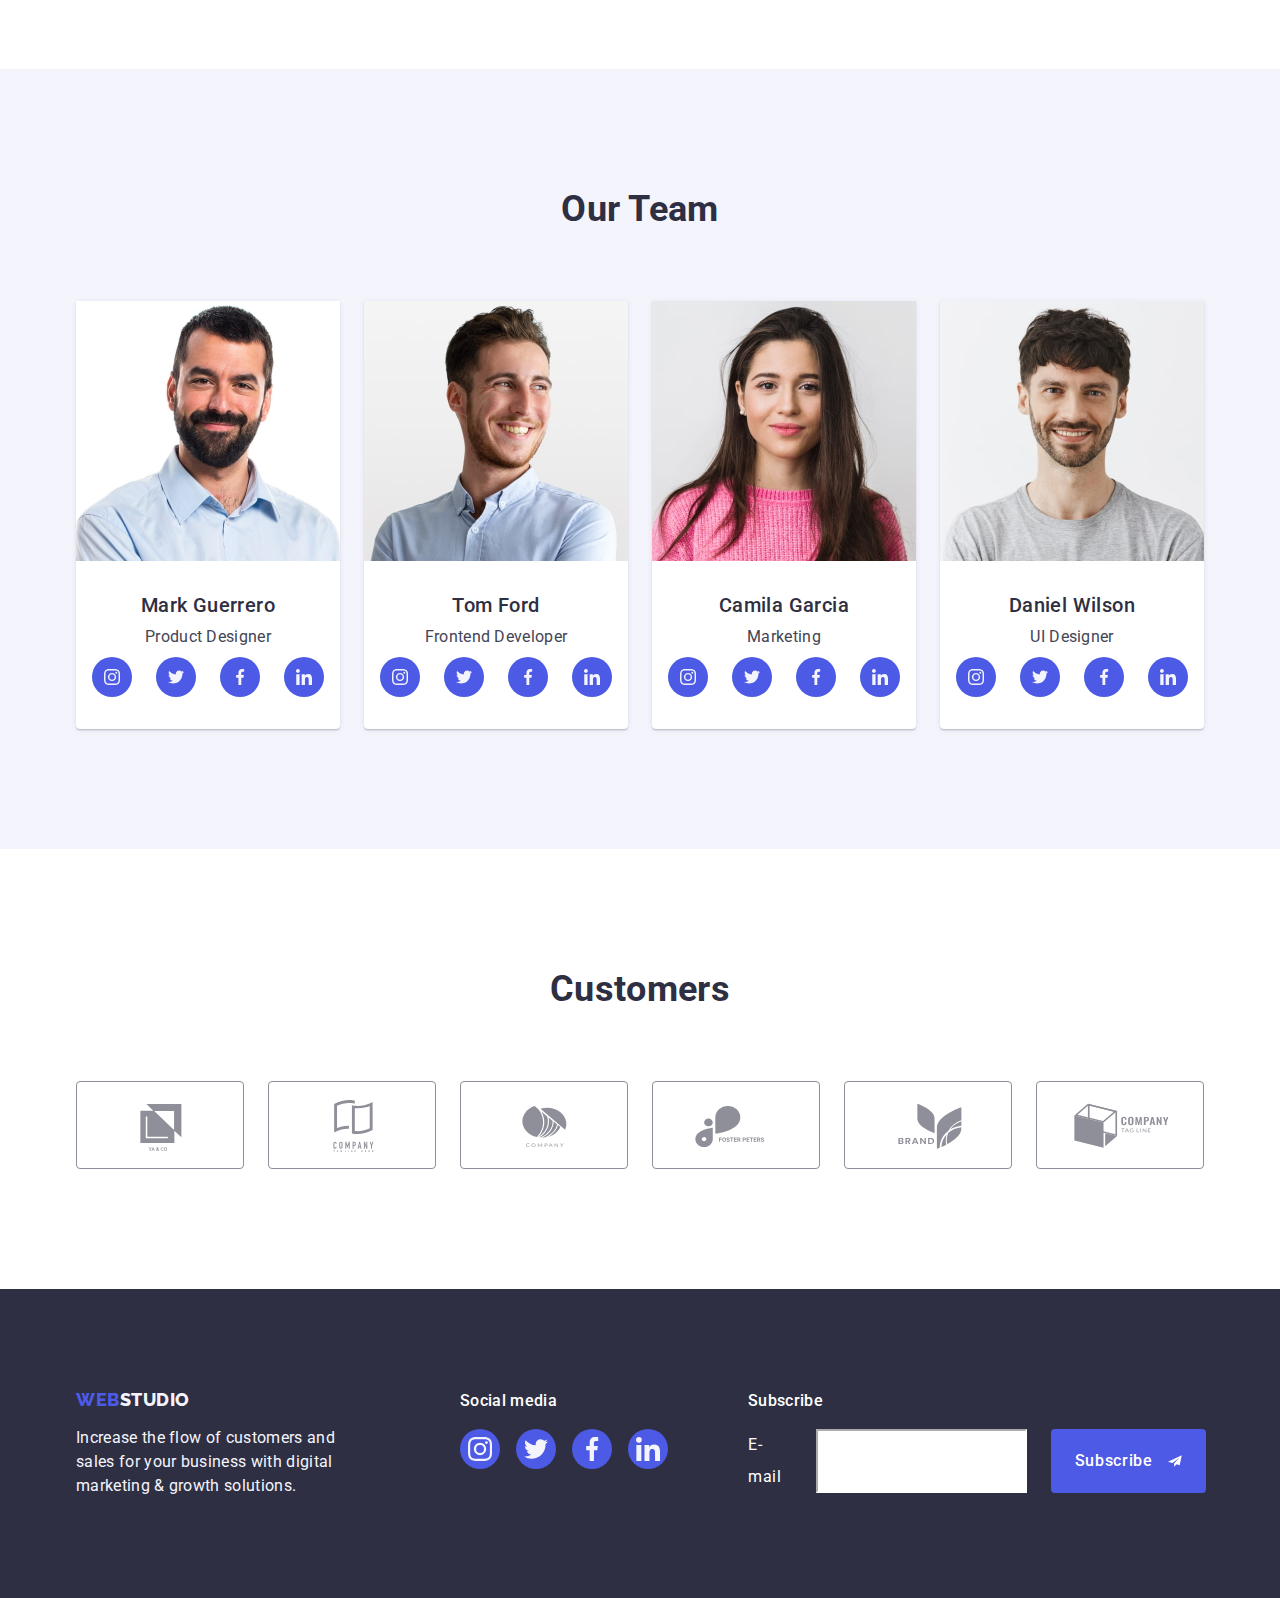
==== commit bc6098a2: "ver.1.0" ====
--- a/index.html
+++ b/index.html
@@ -550,24 +550,25 @@
             <use href="./images/icons.svg#close"></use>
           </svg>
         </button>
+        <p class="modal-title">Leave your contacts and we will call you back</p>
         <form name="order_service" autocomplete="on" method="post">
-          <p class="modal-title">
-            Leave your contacts and we will call you back
-          </p>
-
-          <div class="modal-fields">
+          <div class="modal-all-fields">
             <div class="modal-name-field modal-field">
               <label for="modal-name" class="modal-name-label modal-label"
                 >Name</label
               >
-              <div class="modal-name-input-field">
+              <div class="modal-name-input-field modal-input-field">
                 <input
                   type="text"
                   name="modal_name"
                   id="modal_name"
                   class="modal-name-input field-input"
                 />
-                <svg class="name-input-icon" width="18" height="18">
+                <svg
+                  class="name-input-icon modal-input-icon"
+                  width="18"
+                  height="24"
+                >
                   <use href="./images/icons.svg#person"></use>
                 </svg>
               </div>
@@ -576,14 +577,18 @@
               <label for="modal-phone" class="modal-phone-label modal-label"
                 >Phone</label
               >
-              <div class="modal-phone-input-field">
+              <div class="modal-phone-input-field modal-input-field">
                 <input
                   type="tel"
                   name="modal_phone"
                   id="modal_phone"
                   class="modal-phone-input field-input"
                 />
-                <svg class="phone-input-icon" width="18" height="18">
+                <svg
+                  class="phone-input-icon modal-input-icon"
+                  width="18"
+                  height="24"
+                >
                   <use href="./images/icons.svg#phone"></use>
                 </svg>
               </div>
@@ -592,14 +597,18 @@
               <label for="modal-email" class="modal-email-label modal-label"
                 >Email</label
               >
-              <div class="modal-email-input-field">
+              <div class="modal-email-input-field modal-input-field">
                 <input
                   type="email"
                   name="modal_email"
                   id="modal_email"
                   class="modal-email-input field-input"
                 />
-                <svg class="email-input-icon" width="18" height="18">
+                <svg
+                  class="email-input-icon modal-input-icon"
+                  width="18"
+                  height="24"
+                >
                   <use href="./images/icons.svg#email"></use>
                 </svg>
               </div>
@@ -612,28 +621,28 @@
                 placeholder="Text input"
                 name="modal_comment"
                 id="modal_comment"
-                class="modal-comment-input"
+                class="modal-comment-input modal-input-field"
               ></textarea>
             </div>
           </div>
 
-          <div class="pp-check">
-            <input type="checkbox" name="pp_checkbox" id="pp_checkbox" />
+          <div class="modal-pp-check">
+            <input
+              type="checkbox"
+              name="pp_checkbox"
+              id="pp_checkbox"
+              class="visually-hidden"
+            />
             <label for="pp_checkbox" class="modal-pp-label modal-label">
               <span class="pp-checkbox">
                 <svg class="pp-checkbox-icon" width="10" height="10">
                   <use href="./images/icons.svg#check"></use>
                 </svg>
               </span>
-              <span class="modal-label-text"
-                >I accept the terms and conditions of the
-                <a
-                  href="#"
-                  target="_blank"
-                  class="modal-label-text modal-pp-link"
-                  >Privacy Policy</a
-                >
-              </span>
+              I accept the terms and conditions of the&nbsp;
+              <a href="#" target="_blank" class="modal-label-text modal-pp-link"
+                >Privacy Policy</a
+              >
             </label>
           </div>
           <button type="submit" class="modal-send-button main-button">
--- a/css/styles.css
+++ b/css/styles.css
@@ -78,26 +78,6 @@
     border-radius: 4px;
 }
 
-label {
-    font-size: 12px;
-}
-
-input {
-    display: block;
-    background-color: transparent;
-    border: 1px solid rgb(var(--grey), 0.4);
-    border-radius: 4px;
-    height: 40px;
-}
-
-textarea {
-    display: block;
-    border: 1px solid rgb(var(--grey), 0.4);
-    border-radius: 4px;
-    height: 120px;
-    resize: none;
-}
-
 .main-button {
     background-color: rgba(var(--iris), 1);
     box-shadow: 0 4px 4px 0 rgba(0, 0, 0, 0.15);
@@ -608,6 +588,8 @@
     opacity: 0;
 }
 
+/* Modal */
+
 .modal {
     position: absolute;
     top: 50%;
@@ -657,38 +639,83 @@
     color: rgba(var(--white), 1);
 }
 
-.modal-fields {
+.modal-all-fields {
     margin-bottom: 16px;
 }
 
-.modal-field {
+.modal-field:not(:last-child) {
     margin-bottom: 8px;
 }
 
 .field-input {
     width: 100%;
+    height: 40px;
+    padding: 11px 38px;
+    font-size: 12px;
+    line-height: 1.16667;
+    letter-spacing: 0.04em;
+    color: rgba(var(--navy_blue), 1);
+    background-color: transparent;
+    border: 1px solid rgb(var(--grey), 0.4);
+    border-radius: 4px;
+    outline: transparent;
+    transition: var(--trans);
+    transition-property: border-color;
+}
+
+.field-input:focus {
+    border-color: rgba(var(--iris), 1);
+}
+
+.field-input:focus + .modal-input-icon {
+    fill: rgba(var(--iris), 1)
 }
 
 .modal-label {
+    font-size: 12px;
     color: rgba(var(--light_slate), 1);
     line-height: 1.16667;
     letter-spacing: 0.04em;
 }
 
-.field-input {
-
+.modal-input-field {
+    position: relative;
+    margin-top: 4px;
+}
+
+.modal-input-icon {
+    position: absolute;
+    top: 50%;
+    left: 16px;
+    transform: translateY(-50%);
+    fill: rgba(var(--navy_blue), 1);
+    pointer-events: none;
+    transition: var(--trans);
+    transition-property: fill;
 }
 
 .modal-comment-input {
+    width: 100%;
     padding: 8px 16px;
-    width: 100%;
-}
-
-.modal-comment-input::placeholder {
-    color: rgb(var(--grey), 0.4);
+    border: 1px solid rgb(var(--grey), 0.4);
+    border-radius: 4px;
+    height: 120px;
     font-size: 12px;
     line-height: 1.16667;
     letter-spacing: 0.04em;
+    color: rgba(var(--navy_blue), 1);
+    resize: none;
+    outline: transparent;
+    transition: var(--trans);
+    transition-property: border-color;
+}
+
+.modal-comment-input::placeholder {
+    color: rgb(var(--grey), 0.4);
+}
+
+.modal-comment-input:focus {
+    border-color: rgba(var(--iris), 1);
 }
 
 .modal-send-button {
@@ -698,7 +725,7 @@
     width: 169px;
 }
 
-.modal-pp-label {
+.modal-pp-check {
     display: flex;
     align-items: center;
     margin-bottom: 24px;
@@ -707,5 +734,25 @@
 .modal-pp-link {
     color: rgba(var(--iris), 1);
     text-decoration: underline;
-}
-/* #endregion */
+    text-decoration-skip-ink: none;
+}
+
+.pp-checkbox {
+    display: inline-flex;
+    align-items: center;
+    justify-content: center;
+    margin-right: 8px;
+    width: 16px;
+    height: 16px;
+    background-color: transparent;
+    border-radius: 2px;
+    border: 1px solid rgb(var(--grey), 0.4);
+    fill: transparent;
+    cursor: pointer;
+}
+
+input[type='checkbox']:checked + .modal-pp-label > .pp-checkbox {
+    background-color: rgba(var(--ocean), 1);
+    fill: rgba(var(--cloud), 1);
+}
+/* #endregion */
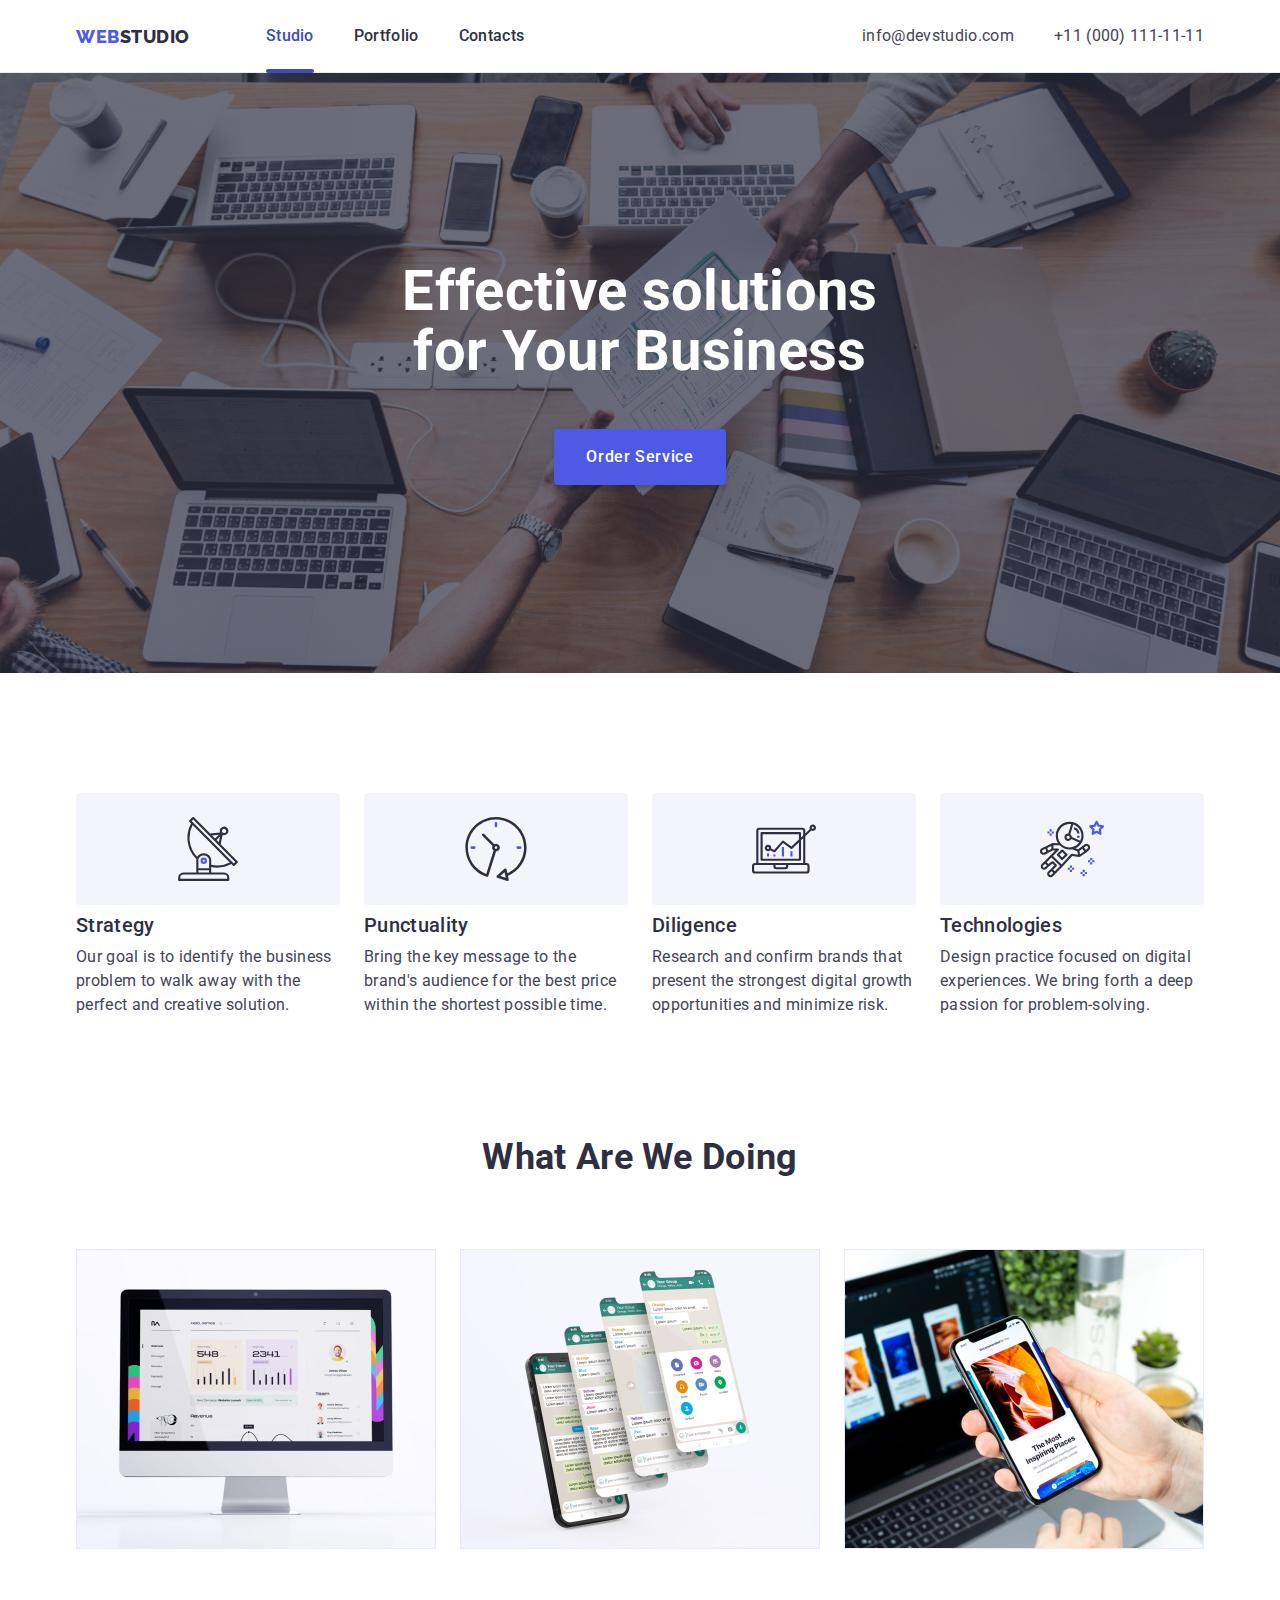
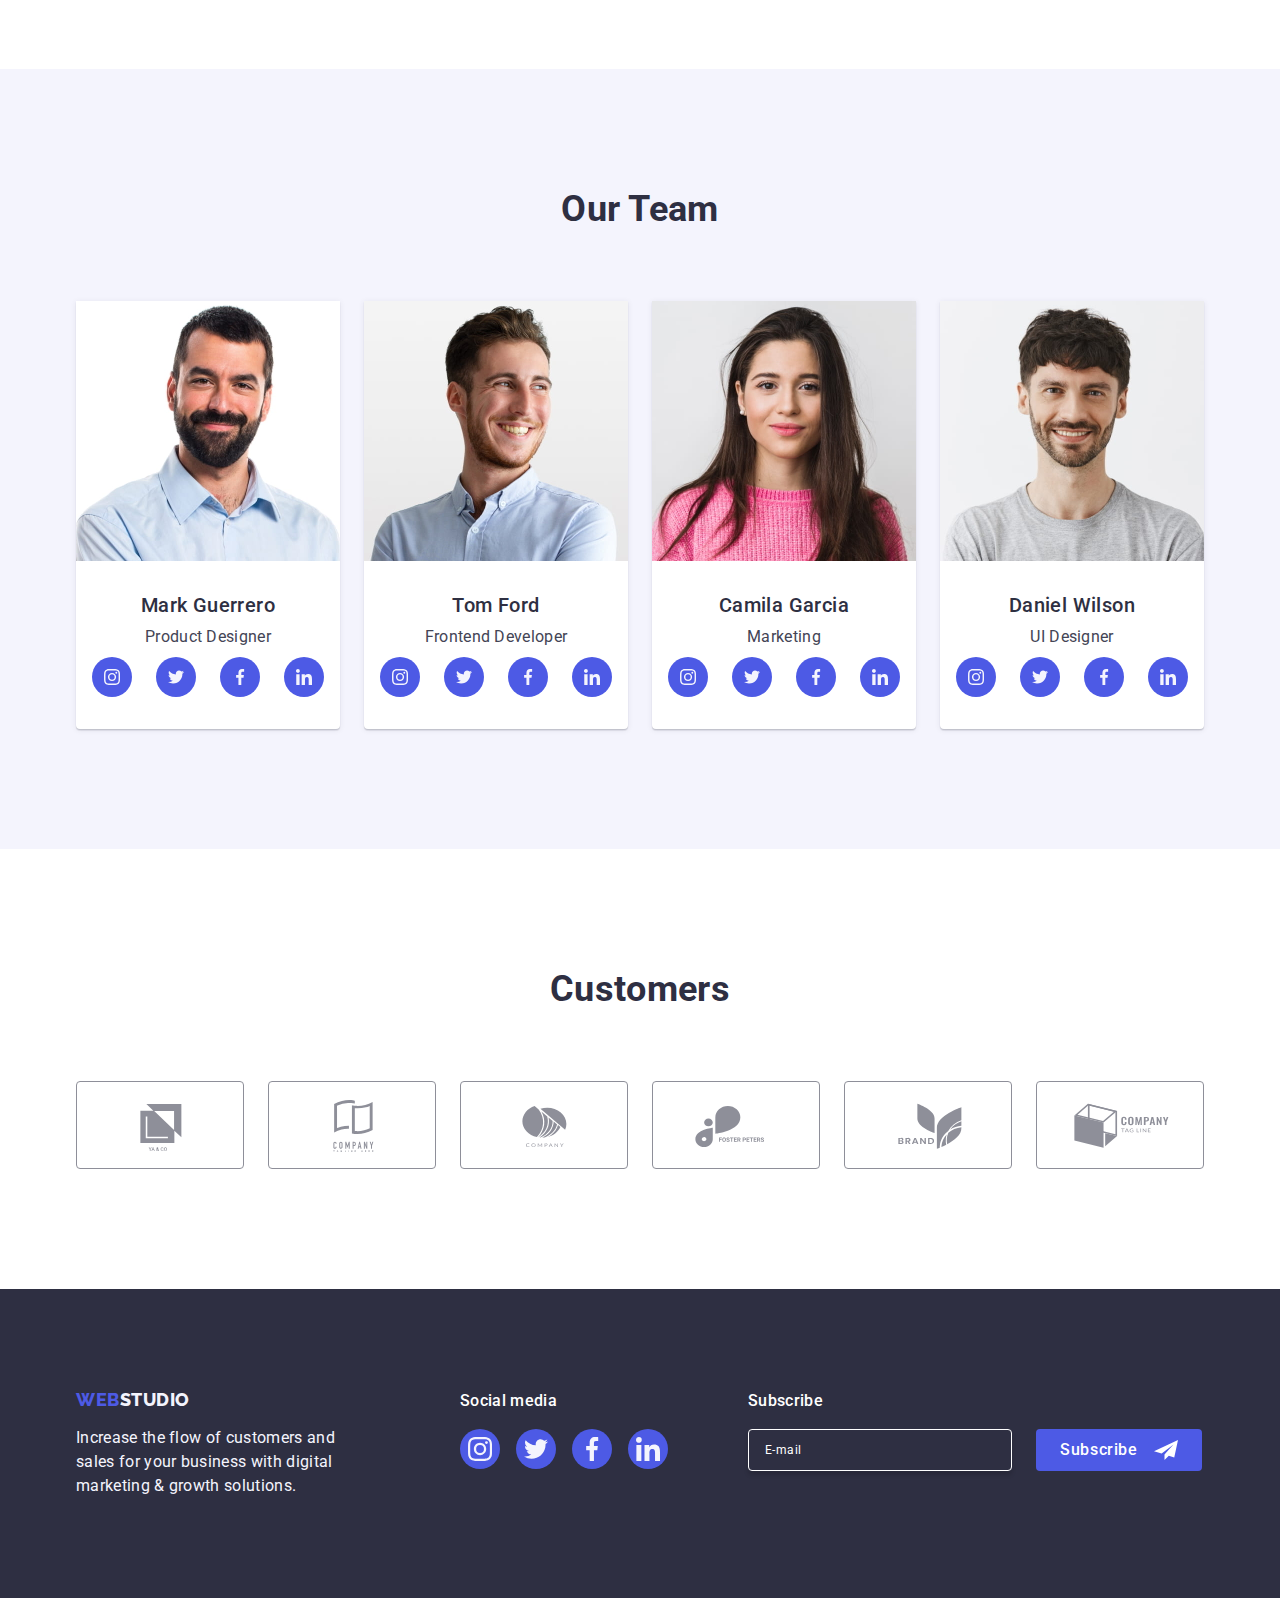
==== commit 6c1b6ca5: "ver.1.1" ====
--- a/index.html
+++ b/index.html
@@ -523,21 +523,27 @@
         </div>
         <div class="footer-subscribe">
           <p class="footer-title">Subscribe</p>
-          <div class="footer-email-field">
-            <label for="footer_email" class="footer-email-label">E-mail</label>
+          <form
+            name="subscribe-to-telegram"
+            autocomplete="on"
+            method="post"
+            class="footer-email-field"
+          >
+            <label for="footer_email" class="footer-email-label"></label>
             <input
               type="email"
               name="footer_email"
               id="footer_email"
               class="footer-email-input"
+              placeholder="E-mail"
             />
-            <button type="button" class="subscribe-button main-button">
+            <button type="submit" class="subscribe-button main-button">
               Subscribe
               <svg class="subscribe-button-icon" width="24px" height="24px">
                 <use href="./images/icons.svg#telegram"></use>
               </svg>
             </button>
-          </div>
+          </form>
         </div>
       </div>
     </footer>
--- a/css/styles.css
+++ b/css/styles.css
@@ -459,7 +459,6 @@
 /* #region Subscribe*/
 .footer-email-field {
     display: flex;
-    gap: 24px;
 }
 .footer-email-label {
     color: rgba(var(--white), 1);
@@ -468,7 +467,28 @@
 }
 
 .footer-email-input {
-    border-color: rgba(var(--white), 1);
+    width: 264px;
+    margin-right: 24px;
+    padding: 8px 16px;
+    font-size: 12px;
+    line-height: 2;
+    letter-spacing: 0.04em;
+    color: rgba(var(--white), 1);
+    background-color: transparent;
+    border: 1px solid rgba(var(--white), 1);
+    border-radius: 4px;
+    box-shadow: 0 4px 4px 0 rgba(0, 0, 0, 0.15);
+    outline: transparent;
+    transition: var(--trans);
+    transition-property: border-color;
+}
+
+.footer-email-input::placeholder {
+    color: rgba(var(--white), 1);
+}
+
+.footer-email-input:focus {
+    border-color: rgba(var(--iris), 1);
 }
 
 .subscribe-button {
@@ -747,12 +767,20 @@
     background-color: transparent;
     border-radius: 2px;
     border: 1px solid rgb(var(--grey), 0.4);
+    cursor: pointer;
+    transition: var(--trans);
+}
+
+.pp-checkbox-icon {
     fill: transparent;
-    cursor: pointer;
+    transition: var(--trans);
 }
 
 input[type='checkbox']:checked + .modal-pp-label > .pp-checkbox {
     background-color: rgba(var(--ocean), 1);
+}
+
+input[type='checkbox']:checked+.modal-pp-label>.pp-checkbox>.pp-checkbox-icon {
     fill: rgba(var(--cloud), 1);
 }
 /* #endregion */
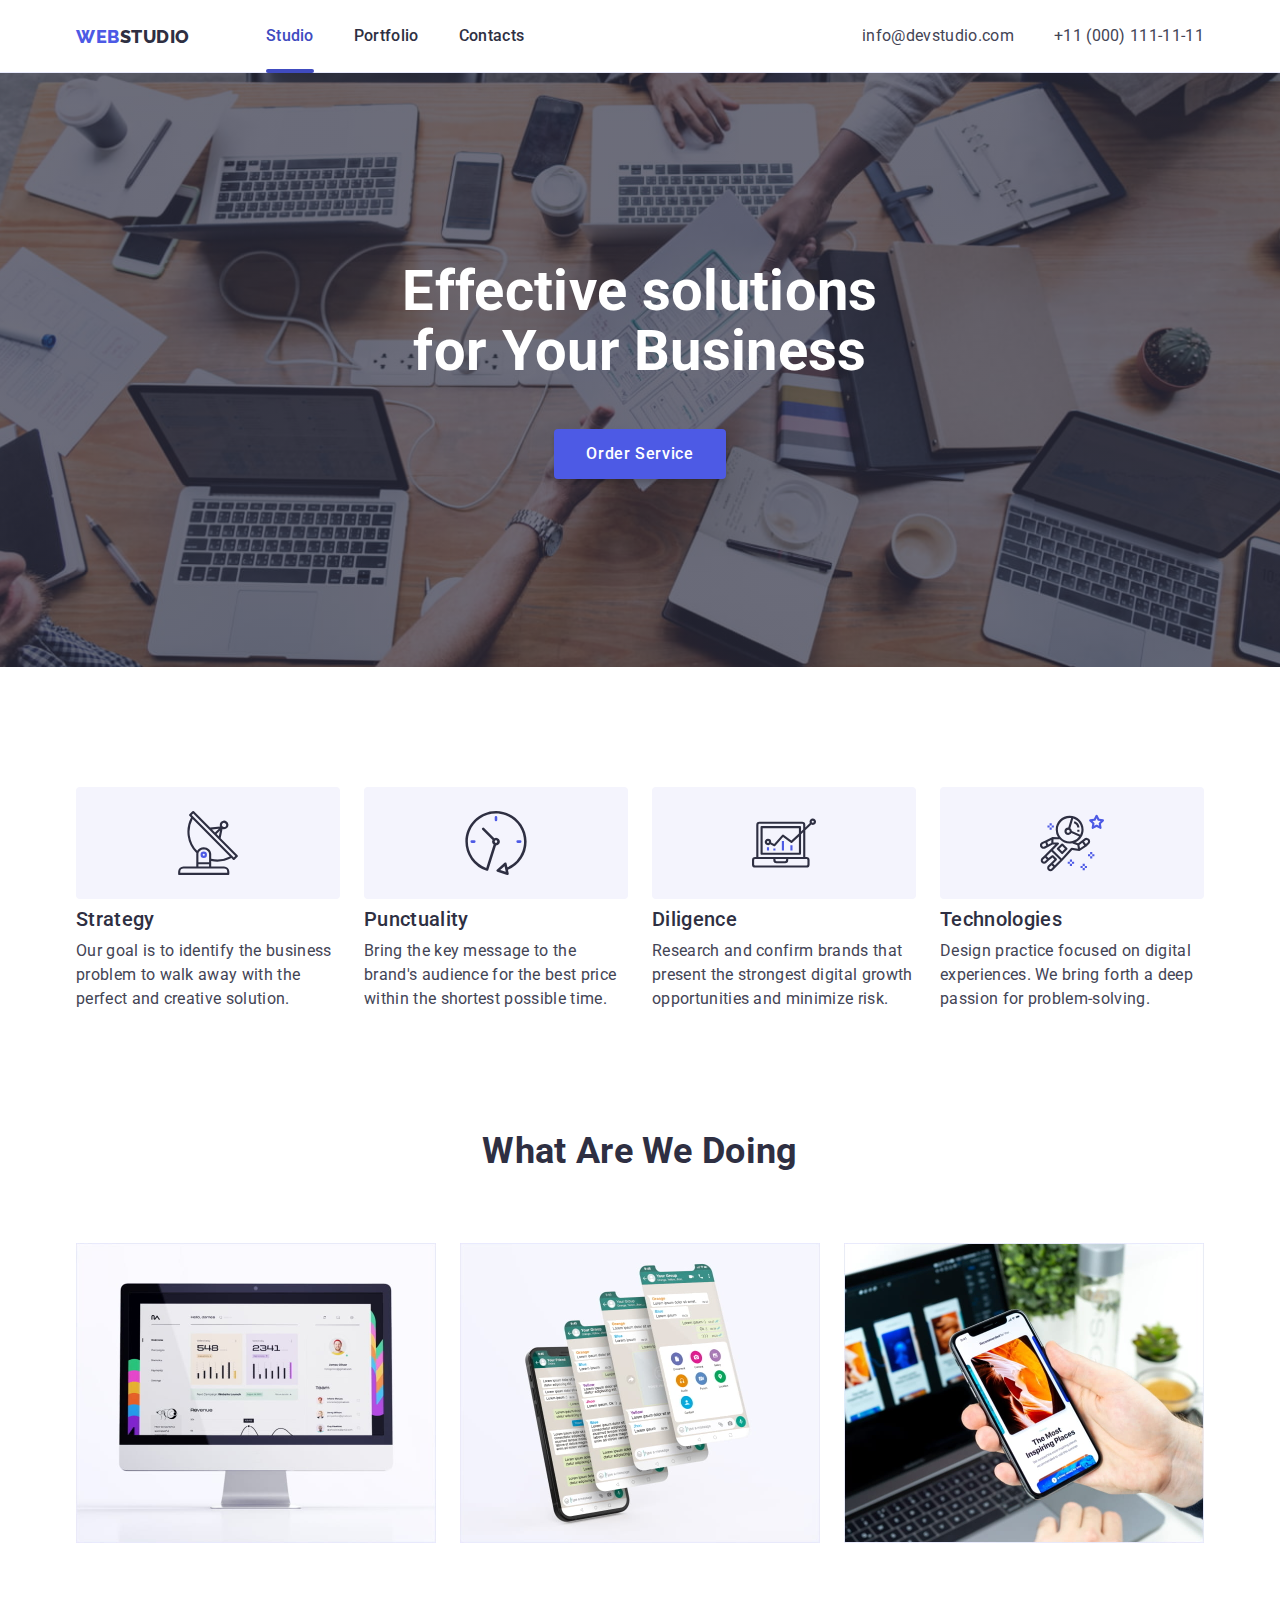
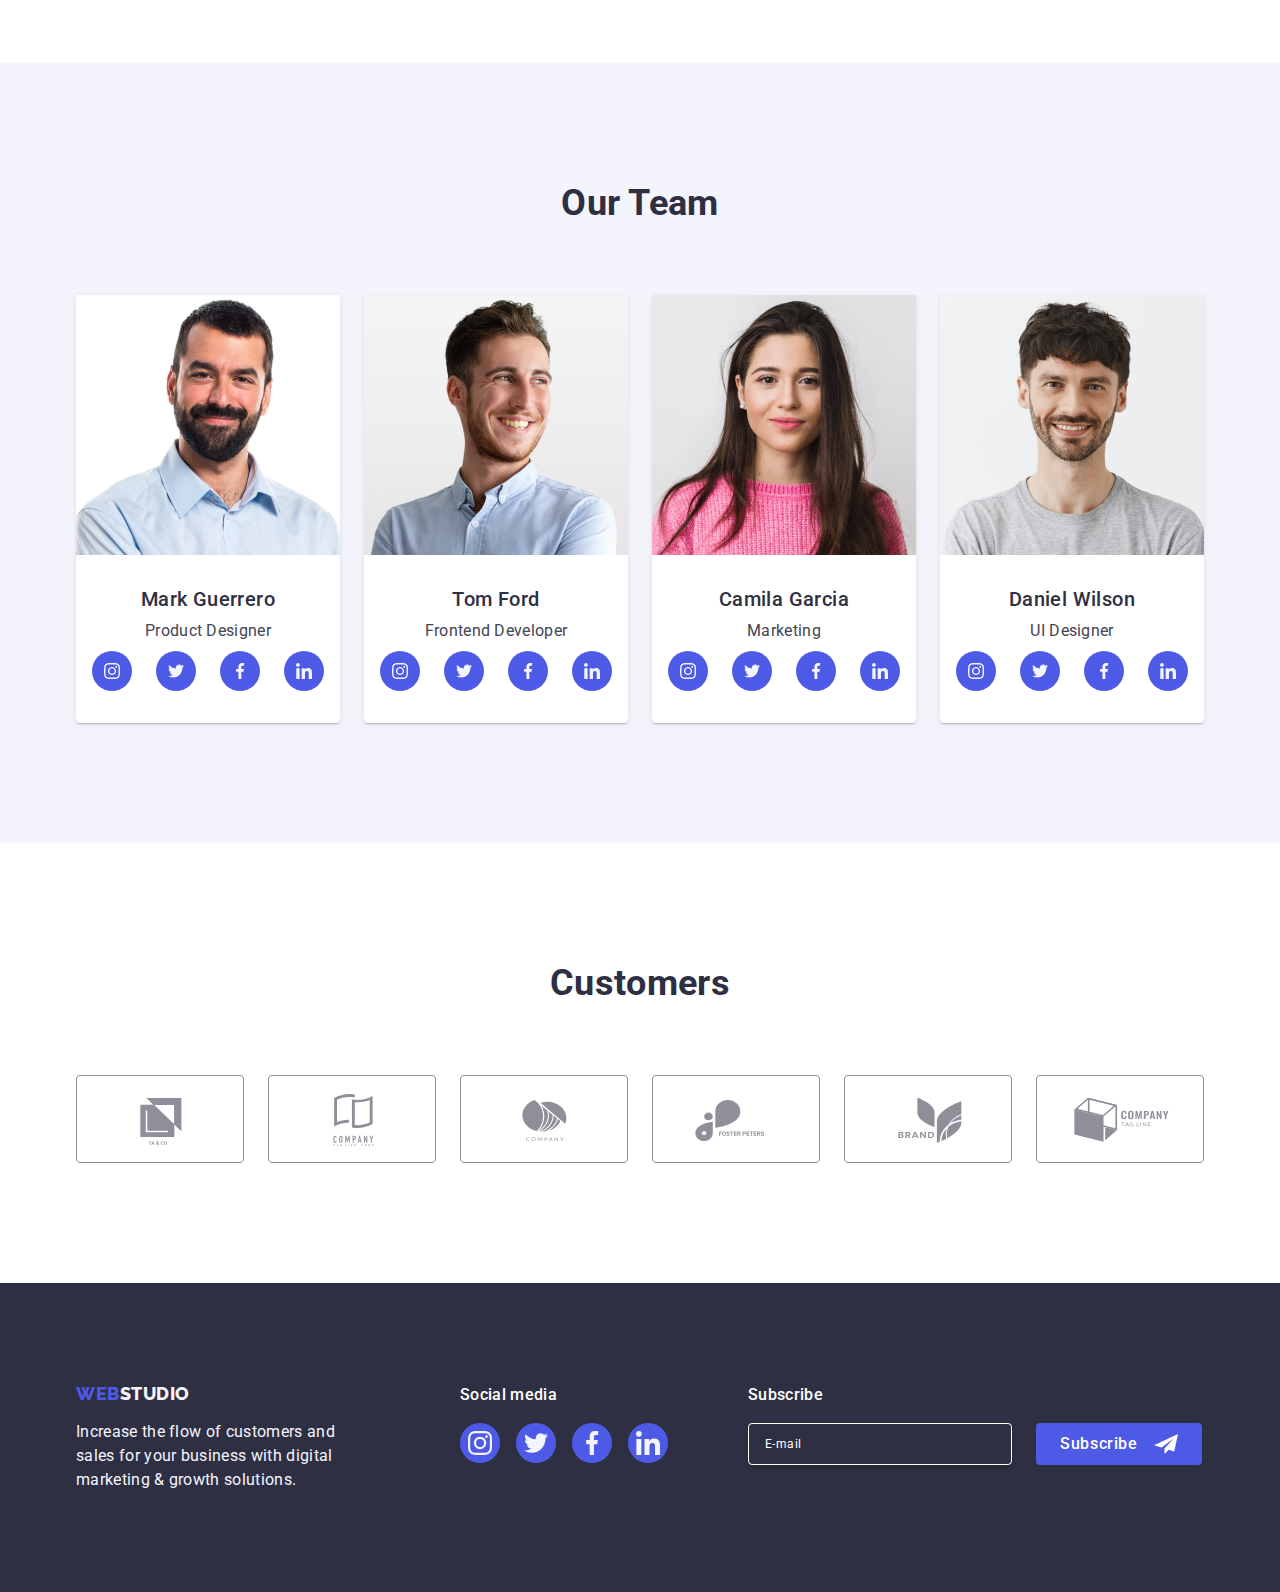
==== commit 56e8de3e: "minor changes" ====
--- a/index.html
+++ b/index.html
@@ -529,14 +529,15 @@
             method="post"
             class="footer-email-field"
           >
-            <label for="footer_email" class="footer-email-label"></label>
-            <input
-              type="email"
-              name="footer_email"
-              id="footer_email"
-              class="footer-email-input"
-              placeholder="E-mail"
-            />
+            <label for="footer_email" class="footer-email-label">
+              <input
+                type="email"
+                name="footer_email"
+                id="footer_email"
+                class="footer-email-input"
+                placeholder="E-mail"
+              />
+            </label>
             <button type="submit" class="subscribe-button main-button">
               Subscribe
               <svg class="subscribe-button-icon" width="24px" height="24px">
--- a/css/styles.css
+++ b/css/styles.css
@@ -84,7 +84,6 @@
     color: rgba(var(--white), 1);
     font-weight: 500;
     letter-spacing: 0.04em;
-    line-height: 1.5;
     transition: var(--trans);
     transition-property: background-color;
 }
@@ -617,6 +616,7 @@
     transform: translateX(-50%) translateY(-50%);
     width: 408px;
     min-height: 584px;
+    line-height: 1.16667;
     border-radius: 4px;
     background-color: rgba(var(--white), 1);
     padding: 72px 24px 24px 24px;
@@ -626,6 +626,7 @@
 
 .modal-title {
     font-weight: 500;
+    line-height: 1.5;
     text-align: center;
     margin-bottom: 16px;
 }
@@ -743,6 +744,7 @@
     margin: auto;
     padding: 16px 32px;
     width: 169px;
+    line-height: 1.5;
 }
 
 .modal-pp-check {
